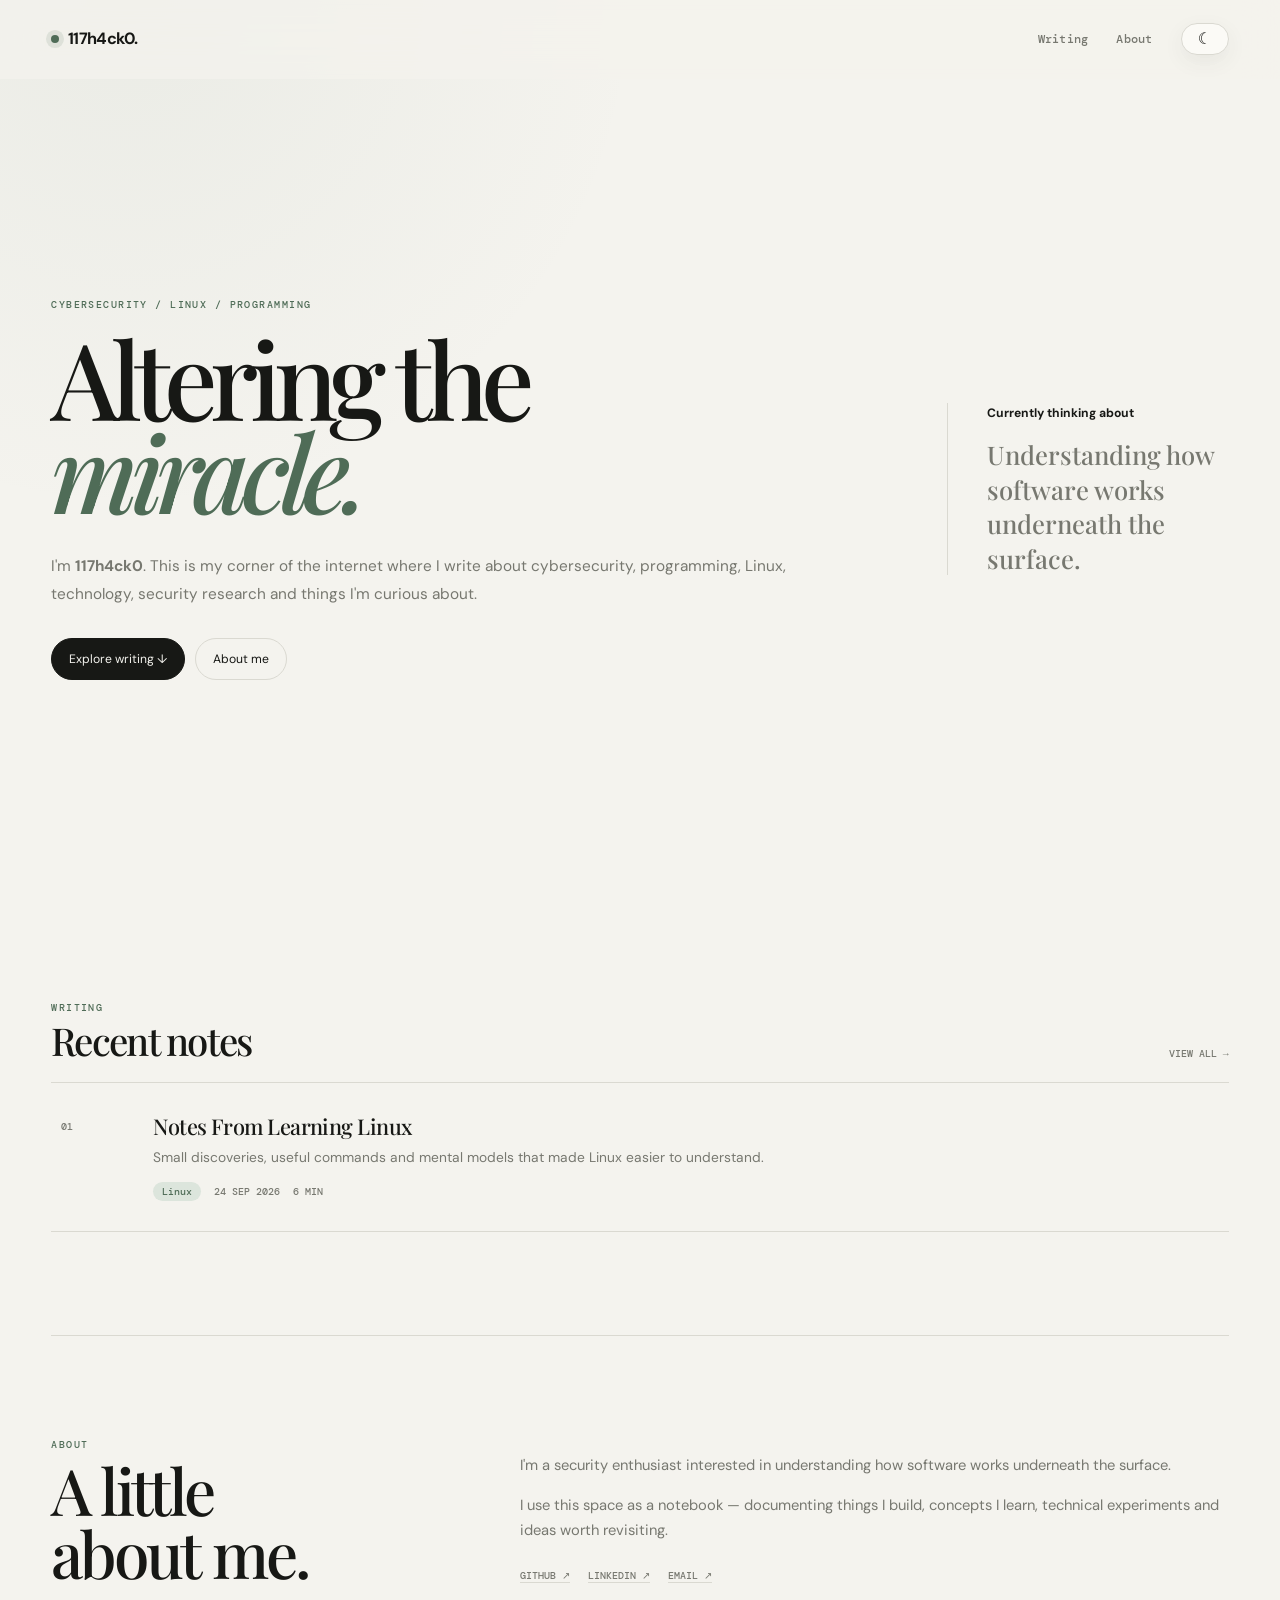
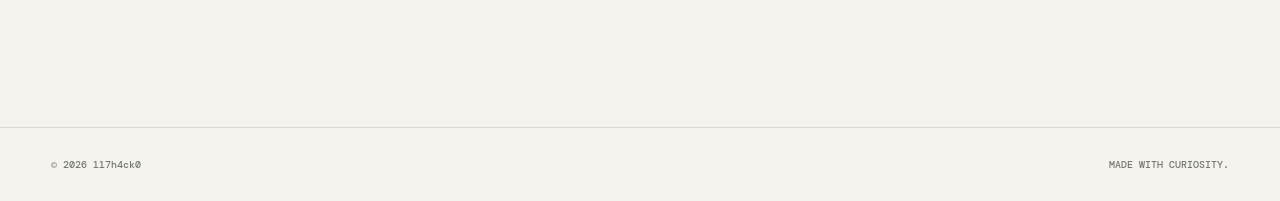
==== index.html @ e3b4b091 "nothing" ====
<!doctype html>
<html lang="en">
  <head>
    <meta charset="utf-8" />
    <meta name="viewport" content="width=device-width, initial-scale=1" />
    <meta
      name="description"
      content="LitHack — cybersecurity, Linux, programming and security research notes."
    />
    <title>LitHack — Cybersecurity Notes</title>
    <link rel="preconnect" href="https://fonts.googleapis.com" />
    <link rel="preconnect" href="https://fonts.gstatic.com" crossorigin />
    <link
      href="https://fonts.googleapis.com/css2?family=DM+Mono:wght@400;500&family=DM+Sans:wght@400;500;600;700&family=Playfair+Display:ital,wght@0,500;0,600;1,500;1,600&display=swap"
      rel="stylesheet"
    />
    <link rel="stylesheet" href="assets/css/style.css" />
    <link rel="icon" href="favicon.svg" type="image/svg+xml" />
  </head>

  <body>
    <div class="progress" id="progress"></div>

    <header id="header">
      <div class="wrap">
        <nav>
          <a class="logo" href="index.html"
            ><span class="dot"></span>117h4ck0.</a
          >
          <div class="links">
            <a href="blogs/index.html">Writing</a>
            <a href="#about">About</a>
            <button
              class="theme"
              id="theme"
              aria-label="Switch to dark mode"
              title="Switch to dark mode"
            >
              <span class="theme-icon moon">☾</span>
              <span class="theme-icon sun">☼</span>
            </button>
          </div>
        </nav>
      </div>
    </header>

    <main>
      <div class="wrap">
        <section class="hero">
          <div>
            <div class="kicker">Cybersecurity / Linux / Programming</div>
            <h1>Altering the<br /><em>miracle.</em></h1>
            <p>
              I'm <strong>117h4ck0</strong>. This is my corner of the internet
              where I write about cybersecurity, programming, Linux, technology,
              security research and things I'm curious about.
            </p>

            <div class="pills">
              <a class="pill primary" href="blogs/index.html"
                >Explore writing ↓</a
              >
              <a class="pill" href="#about">About me</a>
            </div>
          </div>

          <aside class="note">
            <strong>Currently thinking about</strong>
            <p>Understanding how software works underneath the surface.</p>
          </aside>
        </section>

        <section id="writing">
          <div class="head">
            <div>
              <div class="label">Writing</div>
              <h2 class="title">Recent notes</h2>
            </div>
            <a class="count link-count" href="blogs/index.html">VIEW ALL →</a>
          </div>

          <div class="post-list">
            <article class="post">
              <span class="num">01</span>
              <div>
                <h3>
                  <a href="blogs/linux-notes.html">Notes From Learning Linux</a>
                </h3>
                <p class="desc">
                  Small discoveries, useful commands and mental models that made
                  Linux easier to understand.
                </p>
                <div class="meta">
                  <span class="tag">Linux</span><span>24 SEP 2026</span
                  ><span>6 MIN</span>
                </div>
              </div>
            </article>
          </div>
        </section>

        <section class="about" id="about">
          <div>
            <div class="label">About</div>
            <h2>A little<br />about me.</h2>
          </div>

          <div>
            <p>
              I'm a security enthusiast interested in understanding how software
              works underneath the surface.
            </p>
            <p>
              I use this space as a notebook — documenting things I build,
              concepts I learn, technical experiments and ideas worth
              revisiting.
            </p>

            <div class="socials">
              <a
                href="https://github.com/lithack0"
                target="_blank"
                rel="noopener"
                >GITHUB ↗</a
              >
              <a
                href="https://www.linkedin.com/in/vikas-verma-64153920b/"
                target="_blank"
                rel="noopener"
                >LINKEDIN ↗</a
              >
              <a href="mailto:lithack0@gmail.com">EMAIL ↗</a>
            </div>
          </div>
        </section>
      </div>
    </main>

    <footer>
      <div class="wrap foot">
        <span>© 2026 117h4ck0</span>
        <span>MADE WITH CURIOSITY.</span>
      </div>
    </footer>

    <script src="assets/js/main.js"></script>
  </body>
</html>
---- assets/css/style.css ----
:root{
  --bg:#f4f3ee;
  --paper:#fbfaf6;
  --paper-2:#f0efe9;
  --ink:#171815;
  --muted:#777870;
  --line:#dad9d1;
  --soft:#e7e6de;
  --accent:#4f6c57;
  --accent-2:#89a18f;
  --accent-soft:#dce5dc;
  --shadow:0 24px 70px rgba(20,24,20,.07);
  --sans:"DM Sans",system-ui,-apple-system,BlinkMacSystemFont,"Segoe UI",sans-serif;
  --serif:"Playfair Display",Georgia,serif;
  --mono:"DM Mono","SFMono-Regular",Consolas,monospace;
  --max:1500px;
  --gutter:clamp(18px,4vw,64px);
}

*{box-sizing:border-box}
html{scroll-behavior:smooth;scroll-padding-top:90px}
body{
  margin:0;
  min-width:320px;
  background:
    radial-gradient(circle at 10% 0%,rgba(125,151,133,.08),transparent 32rem),
    var(--bg);
  color:var(--ink);
  font-family:var(--sans);
  line-height:1.7;
  -webkit-font-smoothing:antialiased;
  text-rendering:optimizeLegibility;
}
body.dark{
  --bg:#0e100f;
  --paper:#151815;
  --paper-2:#1a1d1a;
  --ink:#eff1ec;
  --muted:#9a9e97;
  --line:#2e332f;
  --soft:#222722;
  --accent:#abc5b0;
  --accent-2:#789680;
  --accent-soft:#1e2b22;
  --shadow:0 24px 80px rgba(0,0,0,.28);
}
body.no-scroll{overflow:hidden}
a{color:inherit;text-decoration:none}
button,input{font:inherit}
button{color:inherit}
img{display:block;max-width:100%}
::selection{background:var(--accent);color:var(--bg)}

.wrap{
  width:min(calc(100% - (var(--gutter) * 2)),var(--max));
  margin-inline:auto;
}
.narrow{width:min(100%,900px);margin-inline:auto}

.progress{
  position:fixed;
  inset:0 auto auto 0;
  z-index:1000;
  width:0;
  height:3px;
  background:var(--accent);
  box-shadow:0 0 12px color-mix(in srgb,var(--accent) 55%,transparent);
}

header{
  position:relative;
  z-index:100;
  border-bottom:1px solid transparent;
  background:color-mix(in srgb,var(--bg) 78%,transparent);
  backdrop-filter:blur(20px) saturate(130%);
  -webkit-backdrop-filter:blur(20px) saturate(130%);
  transition:border-color .25s,background .25s;
}
header.scrolled{border-color:var(--line)}

nav{
  min-height:78px;
  display:flex;
  align-items:center;
  justify-content:space-between;
  gap:24px;
}
.logo{
  display:inline-flex;
  align-items:center;
  font-weight:700;
  letter-spacing:-.045em;
  font-size:1.02rem;
}
.dot{
  width:8px;
  height:8px;
  border-radius:50%;
  background:var(--accent);
  margin-right:9px;
  box-shadow:0 0 0 5px color-mix(in srgb,var(--accent) 12%,transparent);
}
.links{
  display:flex;
  align-items:center;
  gap:clamp(14px,2.2vw,30px);
}
.links>a{
  position:relative;
  color:var(--muted);
  font:500 .72rem var(--mono);
  letter-spacing:.02em;
}
.links>a::after{
  content:"";
  position:absolute;
  left:0;
  right:100%;
  bottom:-6px;
  height:1px;
  background:var(--accent);
  transition:right .2s ease;
}
.links>a:hover{color:var(--ink)}
.links>a:hover::after{right:0}

.theme{
  width:48px;
  height:32px;
  display:inline-flex;
  align-items:center;
  justify-content:center;
  padding:0;
  border:1px solid var(--line);
  border-radius:999px;
  background:var(--paper);
  cursor:pointer;
  box-shadow:0 7px 22px rgba(0,0,0,.06);
  transition:transform .2s,border-color .2s,background .2s;
}
.theme:hover{transform:translateY(-1px);border-color:var(--accent)}
.theme:active{transform:scale(.96)}
.theme-icon{font-size:16px;line-height:1}
.theme .sun{display:none}
body.dark .theme .moon{display:none}
body.dark .theme .sun{display:block}

.hero{
  min-height:min(820px,calc(100vh - 78px));
  display:grid;
  grid-template-columns:minmax(0,1.55fr) minmax(280px,.55fr);
  align-items:center;
  gap:clamp(60px,8vw,150px);
  padding-block:clamp(70px,9vh,130px);
}
.kicker,.label{
  font:500 .64rem var(--mono);
  letter-spacing:.14em;
  text-transform:uppercase;
  color:var(--accent);
}
.hero h1{
  max-width:1000px;
  margin:20px 0 0;
  font:500 clamp(4rem,8.3vw,8.7rem)/.88 var(--serif);
  letter-spacing:-.075em;
}
.hero h1 em{color:var(--accent);font-style:italic}
.hero p{
  max-width:780px;
  margin:34px 0 0;
  color:var(--muted);
  font-size:clamp(.94rem,1.2vw,1.06rem);
  line-height:1.85;
}
.pills{
  display:flex;
  flex-wrap:wrap;
  gap:10px;
  margin-top:30px;
}
.pill{
  display:inline-flex;
  align-items:center;
  justify-content:center;
  min-height:42px;
  padding:9px 17px;
  border:1px solid var(--line);
  border-radius:999px;
  background:transparent;
  font-size:.76rem;
  transition:transform .2s,border-color .2s,background .2s;
}
.pill:hover{transform:translateY(-2px);border-color:var(--ink)}
.pill.primary{background:var(--ink);color:var(--bg);border-color:var(--ink)}

.note{
  border-left:1px solid var(--line);
  padding-left:clamp(24px,3vw,42px);
}
.note strong{
  display:block;
  margin-bottom:14px;
  color:var(--ink);
  font-size:.76rem;
}
.note p{
  margin:0;
  color:var(--muted);
  font:500 clamp(1.25rem,2vw,1.65rem)/1.35 var(--serif);
}

section{padding-block:clamp(70px,8vw,120px)}
.head{
  display:flex;
  align-items:flex-end;
  justify-content:space-between;
  gap:30px;
  padding-bottom:22px;
  border-bottom:1px solid var(--line);
}
.title{
  margin:7px 0 0;
  font:500 clamp(2rem,3vw,2.65rem)/1 var(--serif);
  letter-spacing:-.045em;
}
.count{
  color:var(--muted);
  font:500 .62rem var(--mono);
  white-space:nowrap;
}
.link-count:hover{color:var(--ink)}

.post{
  display:grid;
  grid-template-columns:70px minmax(0,1fr) 35px;
  gap:22px;
  align-items:start;
  position:relative;
  padding:30px 10px;
  border-bottom:1px solid var(--line);
  transition:background .2s,padding .2s,transform .2s;
}
.post:hover{
  padding-inline:22px;
  background:color-mix(in srgb,var(--soft) 72%,transparent);
}
.num,.meta{
  color:var(--muted);
  font:500 .62rem var(--mono);
}
.num{padding-top:7px}
.post h3{
  margin:0 0 7px;
  font:500 clamp(1.25rem,1.7vw,1.6rem)/1.2 var(--serif);
  letter-spacing:-.025em;
}
.post h3 a:hover{color:var(--accent)}
.desc{
  max-width:1000px;
  margin:0;
  color:var(--muted);
  font-size:.86rem;
}
.meta{
  display:flex;
  align-items:center;
  flex-wrap:wrap;
  gap:9px 13px;
  margin-top:13px;
}
.tag{
  padding:3px 9px;
  border-radius:99px;
  color:var(--accent);
  background:var(--accent-soft);
}
.arrow{
  color:var(--muted);
  font-size:1.05rem;
  transition:transform .2s,color .2s;
}
.post:hover .arrow{transform:translate(4px,-4px);color:var(--ink)}

.feature{
  margin-top:clamp(55px,7vw,90px);
  display:grid;
  grid-template-columns:minmax(0,1.05fr) minmax(0,.95fr);
  gap:clamp(35px,6vw,90px);
  padding:clamp(24px,4vw,60px);
  border:1px solid var(--line);
  border-radius:18px;
  background:var(--paper);
  box-shadow:var(--shadow);
}
.visual{
  min-height:clamp(260px,35vw,440px);
  display:grid;
  place-items:center;
  overflow:hidden;
  border-radius:10px;
  background:
    radial-gradient(circle at 25% 30%,#879f8c 0 2px,transparent 3px),
    radial-gradient(circle at 75% 65%,#879f8c 0 1px,transparent 2px),
    linear-gradient(135deg,var(--accent-soft),var(--soft));
  background-size:55px 55px,40px 40px,100% 100%;
}
.visual span{
  color:var(--accent);
  font:italic clamp(4rem,8vw,7rem) var(--serif);
  transform:rotate(-7deg);
}
.feature h2{
  max-width:650px;
  margin:12px 0 18px;
  font:500 clamp(2rem,4vw,3.2rem)/1.02 var(--serif);
  letter-spacing:-.055em;
}
.feature p,.about p{
  color:var(--muted);
  font-size:.92rem;
}

.about{
  display:grid;
  grid-template-columns:minmax(240px,.65fr) minmax(0,1.35fr);
  gap:clamp(50px,10vw,160px);
  border-top:1px solid var(--line);
  padding-top:clamp(70px,8vw,110px);
}
.about h2{
  margin:8px 0 0;
  font:500 clamp(2.5rem,5vw,4rem)/.98 var(--serif);
  letter-spacing:-.05em;
}
.socials{
  display:flex;
  flex-wrap:wrap;
  gap:18px;
  margin-top:26px;
}
.socials a{
  color:var(--muted);
  border-bottom:1px solid var(--line);
  font:500 .63rem var(--mono);
}
.socials a:hover{color:var(--ink);border-color:var(--ink)}

footer{
  margin-top:40px;
  border-top:1px solid var(--line);
  padding-block:30px;
}
.foot{
  display:flex;
  justify-content:space-between;
  gap:20px;
  color:var(--muted);
  font:500 .61rem var(--mono);
}
.foot a:hover{color:var(--ink)}

.listing-hero{
  min-height:min(620px,calc(100vh - 78px));
}
.listing-hero p{max-width:700px}

@media(max-width:1050px){
  .hero{
    grid-template-columns:1fr;
    min-height:auto;
    gap:55px;
  }
  .note{
    max-width:650px;
  }
  .feature{
    grid-template-columns:1fr;
  }
  .visual{min-height:320px}
  .about{gap:60px}
}

@media(max-width:760px){
  :root{--gutter:15px}
  nav{min-height:70px}
  .links{gap:12px}
  .links>a{font-size:.65rem}
  .links>a:nth-child(2){display:none}
  .theme{width:46px;height:31px}

  .hero{
    min-height:calc(100svh - 70px);
    padding-block:60px 70px;
    gap:50px;
  }
  .hero h1{font-size:clamp(3.3rem,17vw,5.3rem)}
  .hero p{margin-top:25px;font-size:.91rem;line-height:1.75}
  .note{
    padding:24px 0 0;
    border-left:0;
    border-top:1px solid var(--line);
  }

  section{padding-block:62px}
  .head{align-items:flex-end}
  .count{font-size:.56rem}

  .post{
    grid-template-columns:27px minmax(0,1fr) 15px;
    gap:9px;
    padding:24px 0;
  }
  .post:hover{padding-inline:7px}
  .post h3{font-size:1.18rem}
  .desc{font-size:.8rem}
  .meta{font-size:.55rem;gap:7px 9px}

  .feature{
    padding:18px;
    border-radius:14px;
  }
  .visual{min-height:230px}
  .feature h2{font-size:2rem}

  .about{
    grid-template-columns:1fr;
    gap:28px;
  }
  .foot{flex-direction:column}
}

@media(max-width:430px){
  .hero h1{font-size:3.2rem}
  .pills{flex-direction:column;align-items:stretch}
  .pill{width:100%}
  .visual{min-height:200px}
}
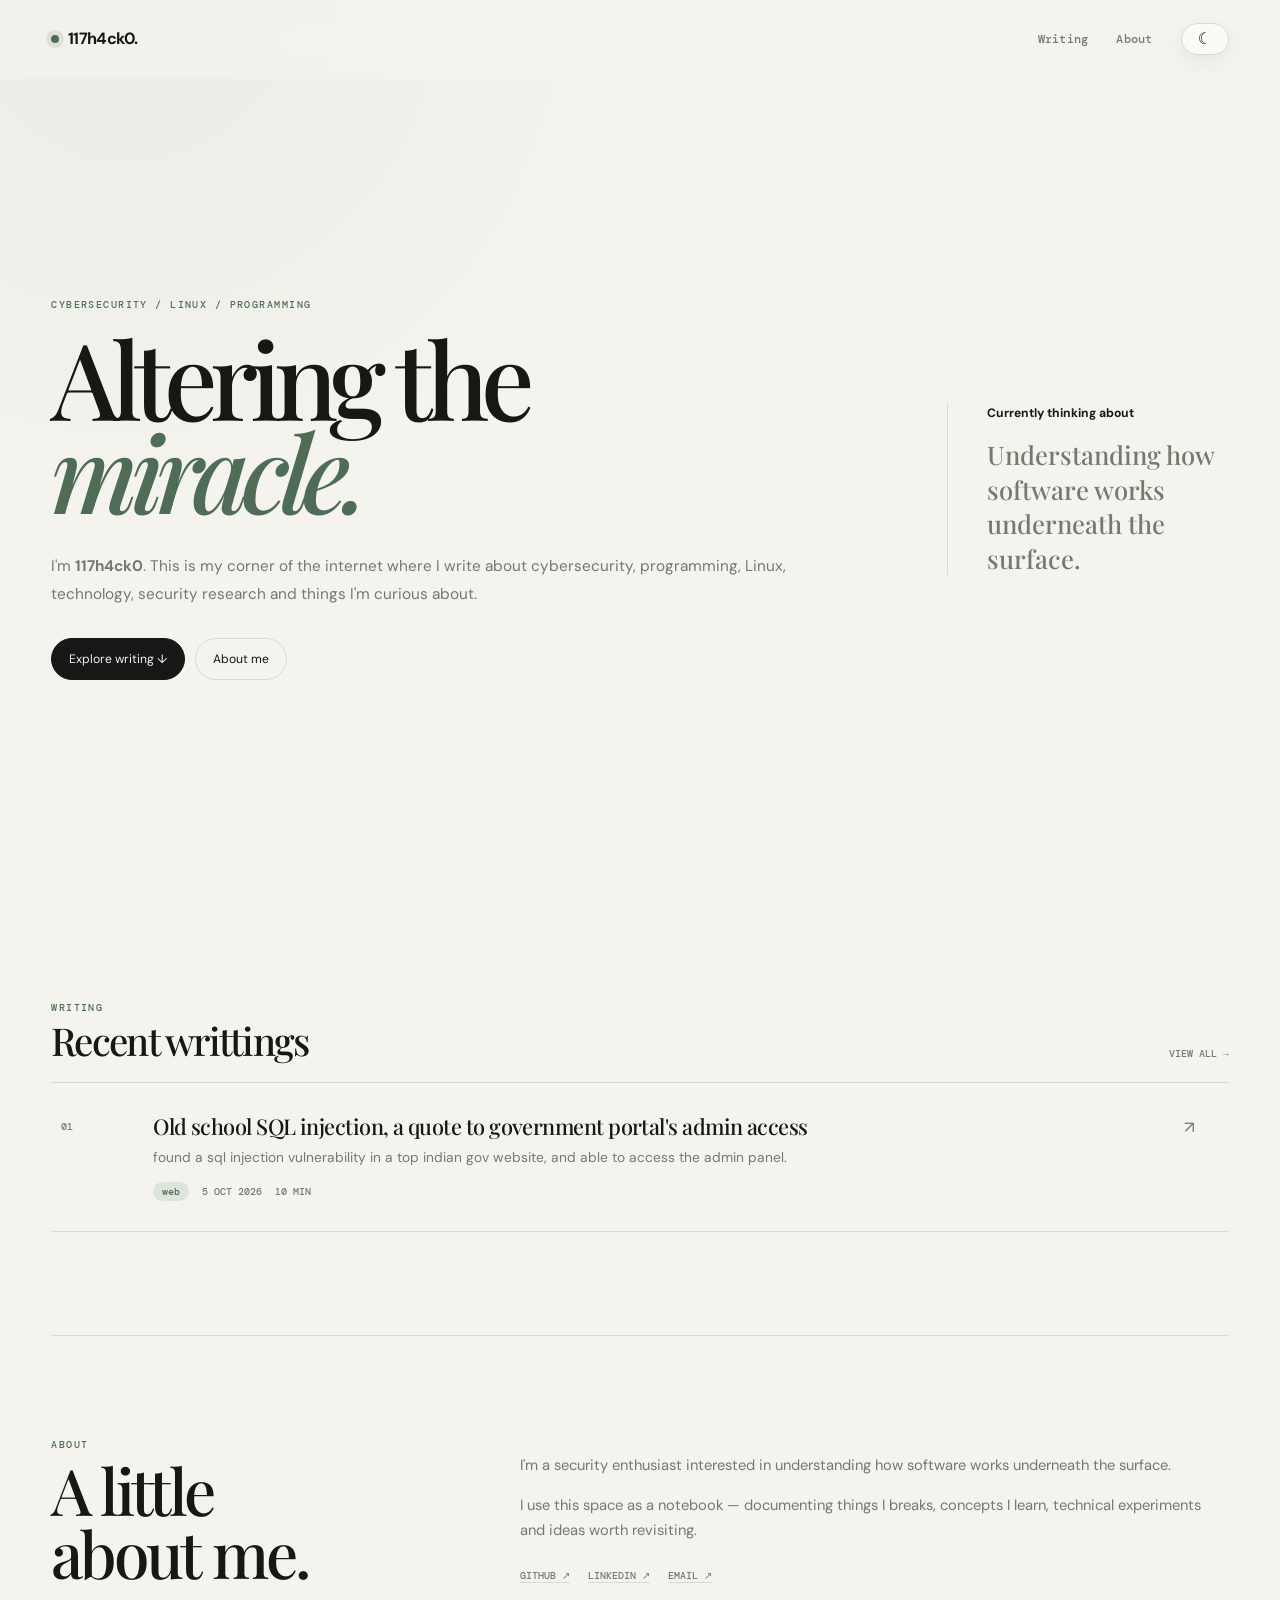
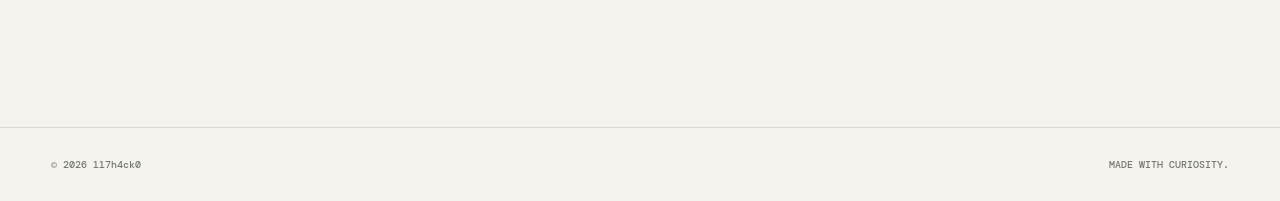
==== commit 6d30c4e7: "first_blog" ====
--- a/index.html
+++ b/index.html
@@ -74,7 +74,7 @@
           <div class="head">
             <div>
               <div class="label">Writing</div>
-              <h2 class="title">Recent notes</h2>
+              <h2 class="title">Recent writtings</h2>
             </div>
             <a class="count link-count" href="blogs/index.html">VIEW ALL →</a>
           </div>
@@ -84,17 +84,21 @@
               <span class="num">01</span>
               <div>
                 <h3>
-                  <a href="blogs/linux-notes.html">Notes From Learning Linux</a>
+                  <a href="blogs/sql_gov.html"
+                    >Old school SQL injection, a quote to government portal's
+                    admin access</a
+                  >
                 </h3>
                 <p class="desc">
-                  Small discoveries, useful commands and mental models that made
-                  Linux easier to understand.
+                  found a sql injection vulnerability in a top indian gov
+                  website, and able to access the admin panel.
                 </p>
                 <div class="meta">
-                  <span class="tag">Linux</span><span>24 SEP 2026</span
-                  ><span>6 MIN</span>
+                  <span class="tag">web</span><span>5 OCT 2026</span
+                  ><span>10 MIN</span>
                 </div>
               </div>
+              <span class="arrow">↗</span>
             </article>
           </div>
         </section>
@@ -111,7 +115,7 @@
               works underneath the surface.
             </p>
             <p>
-              I use this space as a notebook — documenting things I build,
+              I use this space as a notebook — documenting things I breaks,
               concepts I learn, technical experiments and ideas worth
               revisiting.
             </p>
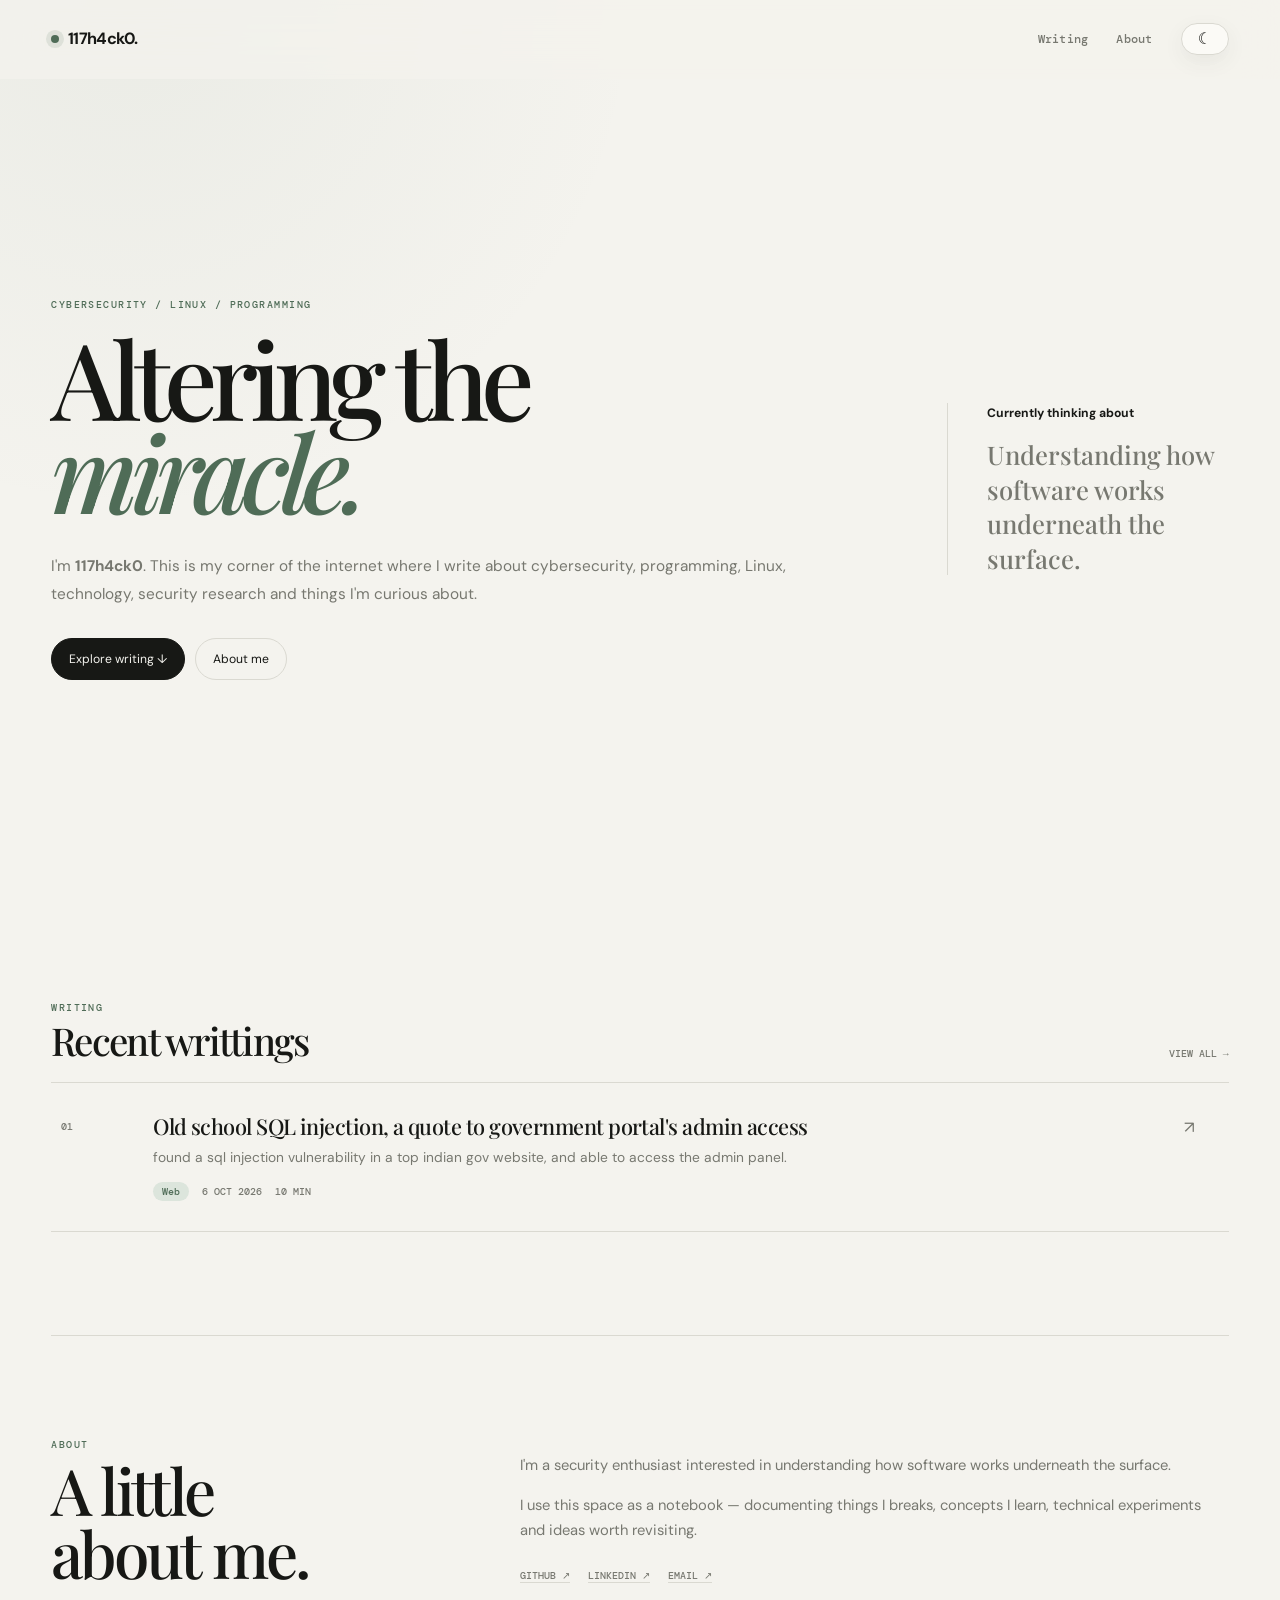
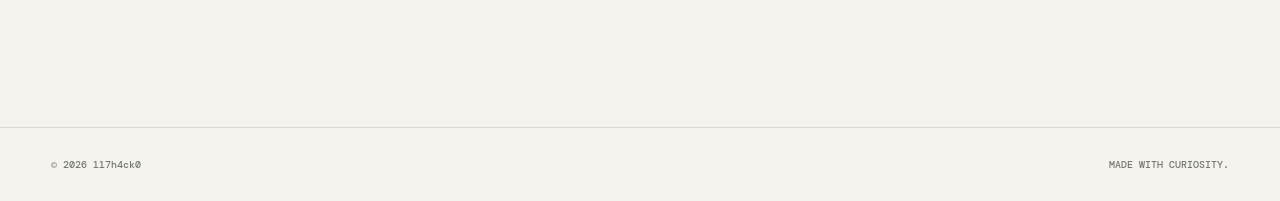
==== commit 2904f597: "first_blog_1" ====
--- a/index.html
+++ b/index.html
@@ -94,7 +94,7 @@
                   website, and able to access the admin panel.
                 </p>
                 <div class="meta">
-                  <span class="tag">web</span><span>5 OCT 2026</span
+                  <span class="tag">Web</span><span>6 OCT 2026</span
                   ><span>10 MIN</span>
                 </div>
               </div>
--- a/assets/css/style.css
+++ b/assets/css/style.css
@@ -436,3 +436,4 @@
   .pill{width:100%}
   .visual{min-height:200px}
 }
+
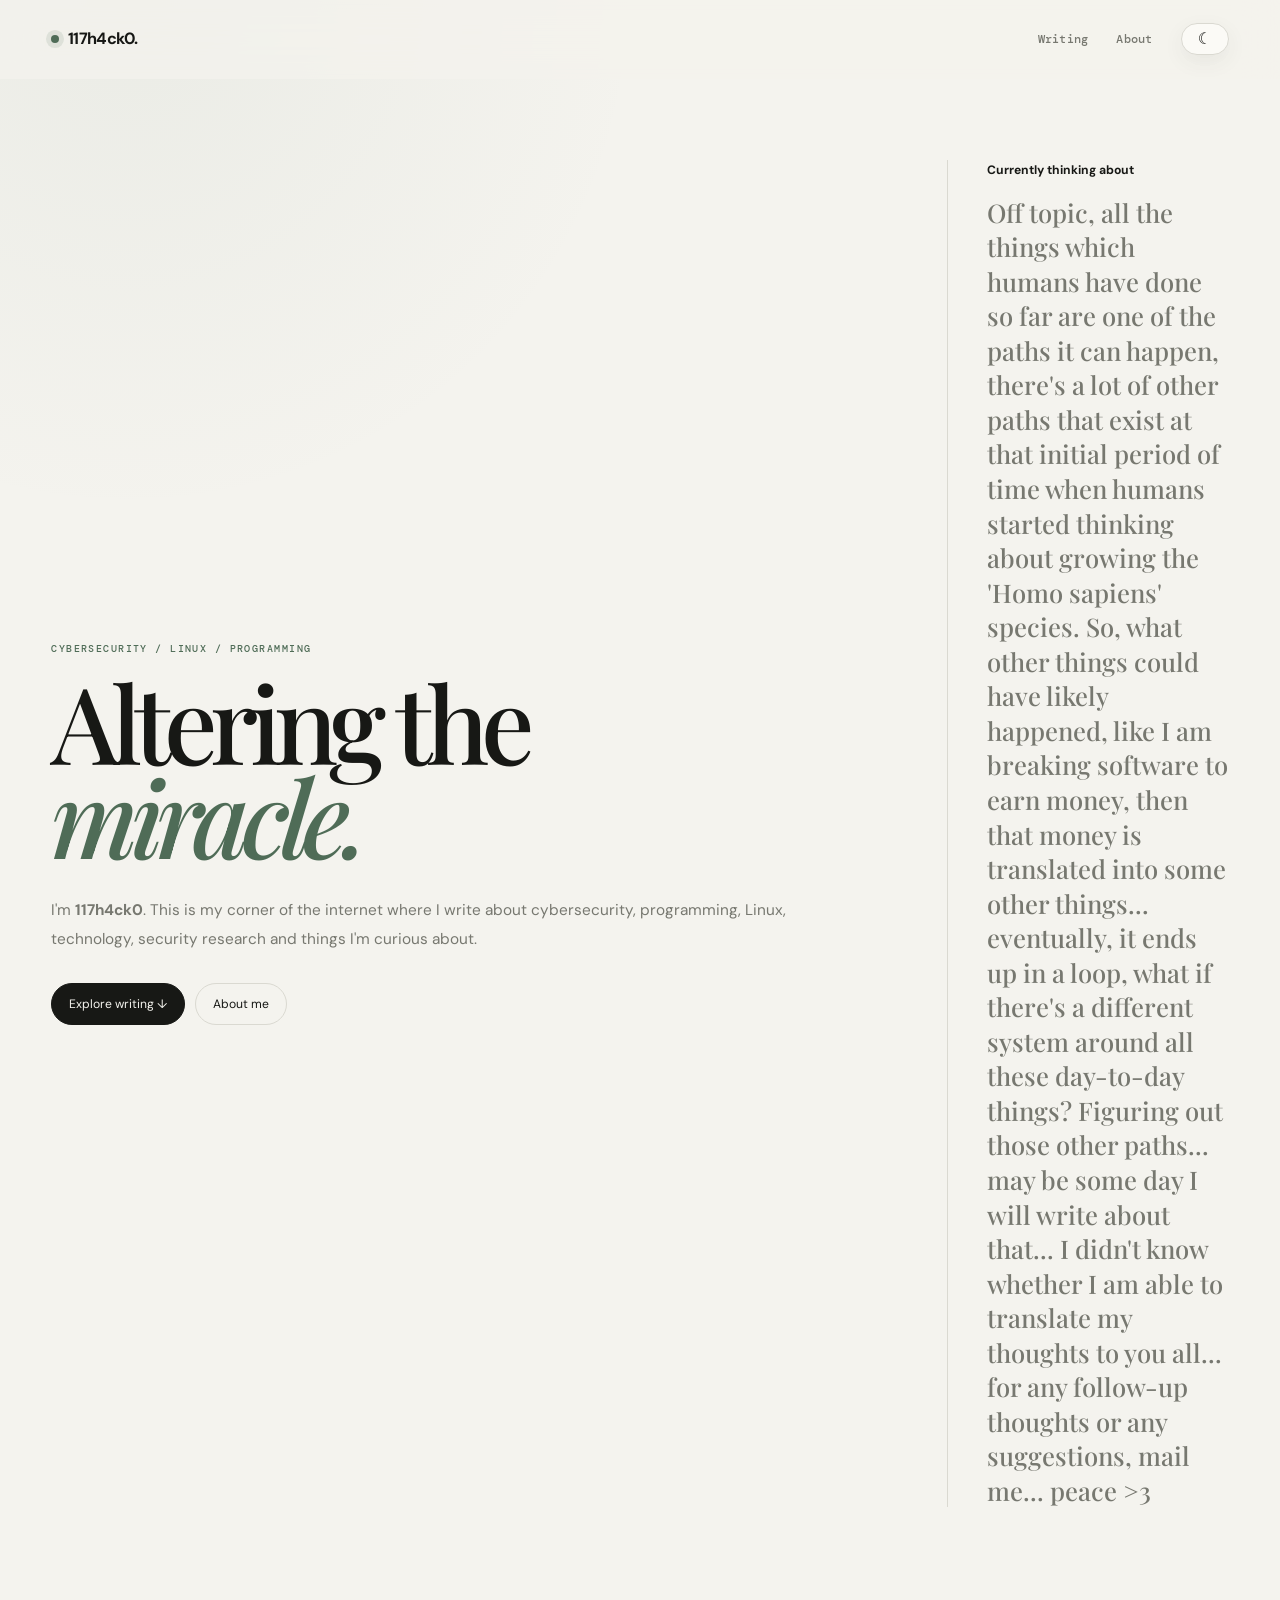
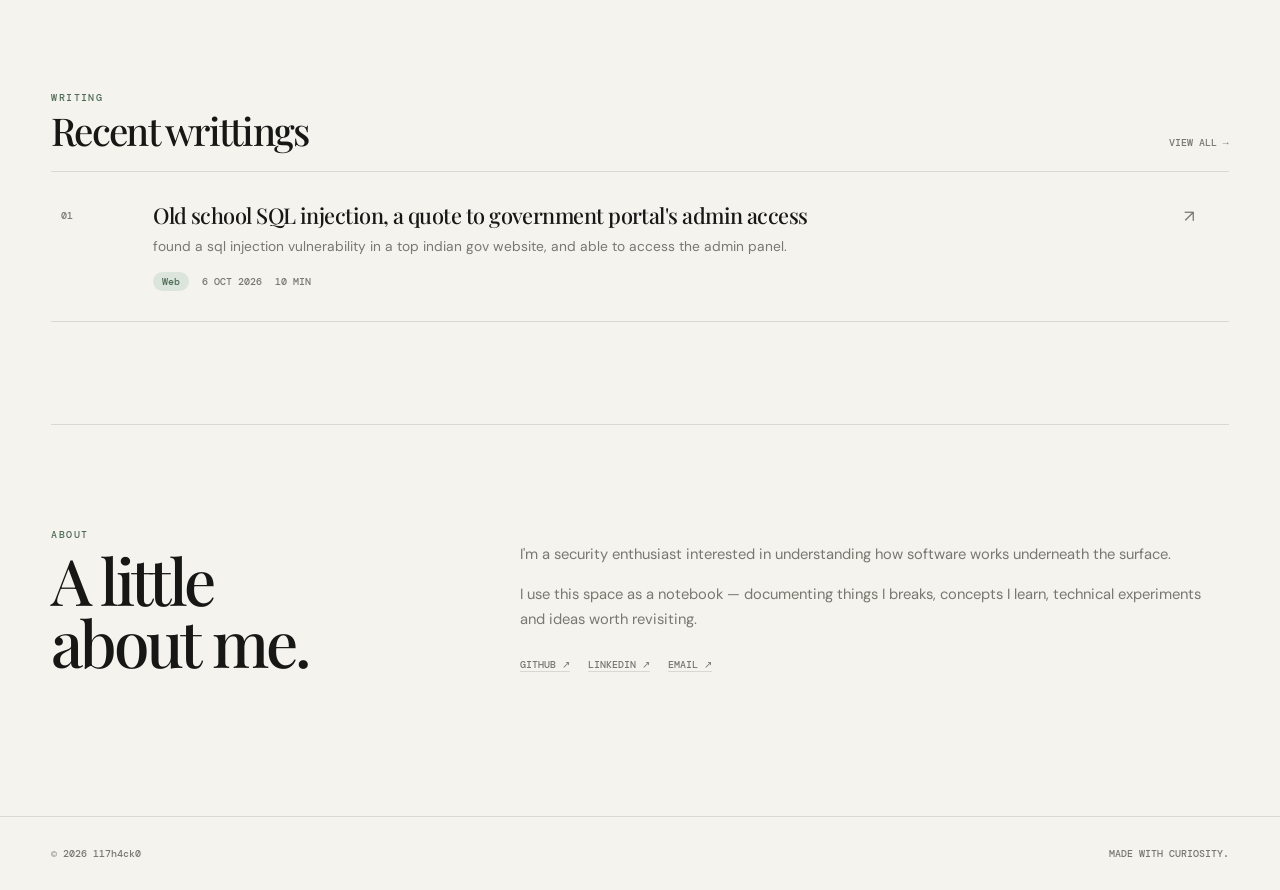
==== commit 4f07375c: "first_blog_1" ====
--- a/index.html
+++ b/index.html
@@ -66,7 +66,19 @@
 
           <aside class="note">
             <strong>Currently thinking about</strong>
-            <p>Understanding how software works underneath the surface.</p>
+            <p>
+              Off topic, all the things which humans have done so far are one of
+              the paths it can happen, there's a lot of other paths that exist
+              at that initial period of time when humans started thinking about
+              growing the 'Homo sapiens' species. So, what other things could
+              have likely happened, like I am breaking software to earn money,
+              then that money is translated into some other things...
+              eventually, it ends up in a loop, what if there's a different
+              system around all these day-to-day things? Figuring out those
+              other paths... may be some day I will write about that... I didn't
+              know whether I am able to translate my thoughts to you all... for
+              any follow-up thoughts or any suggestions, mail me... peace >3
+            </p>
           </aside>
         </section>
 
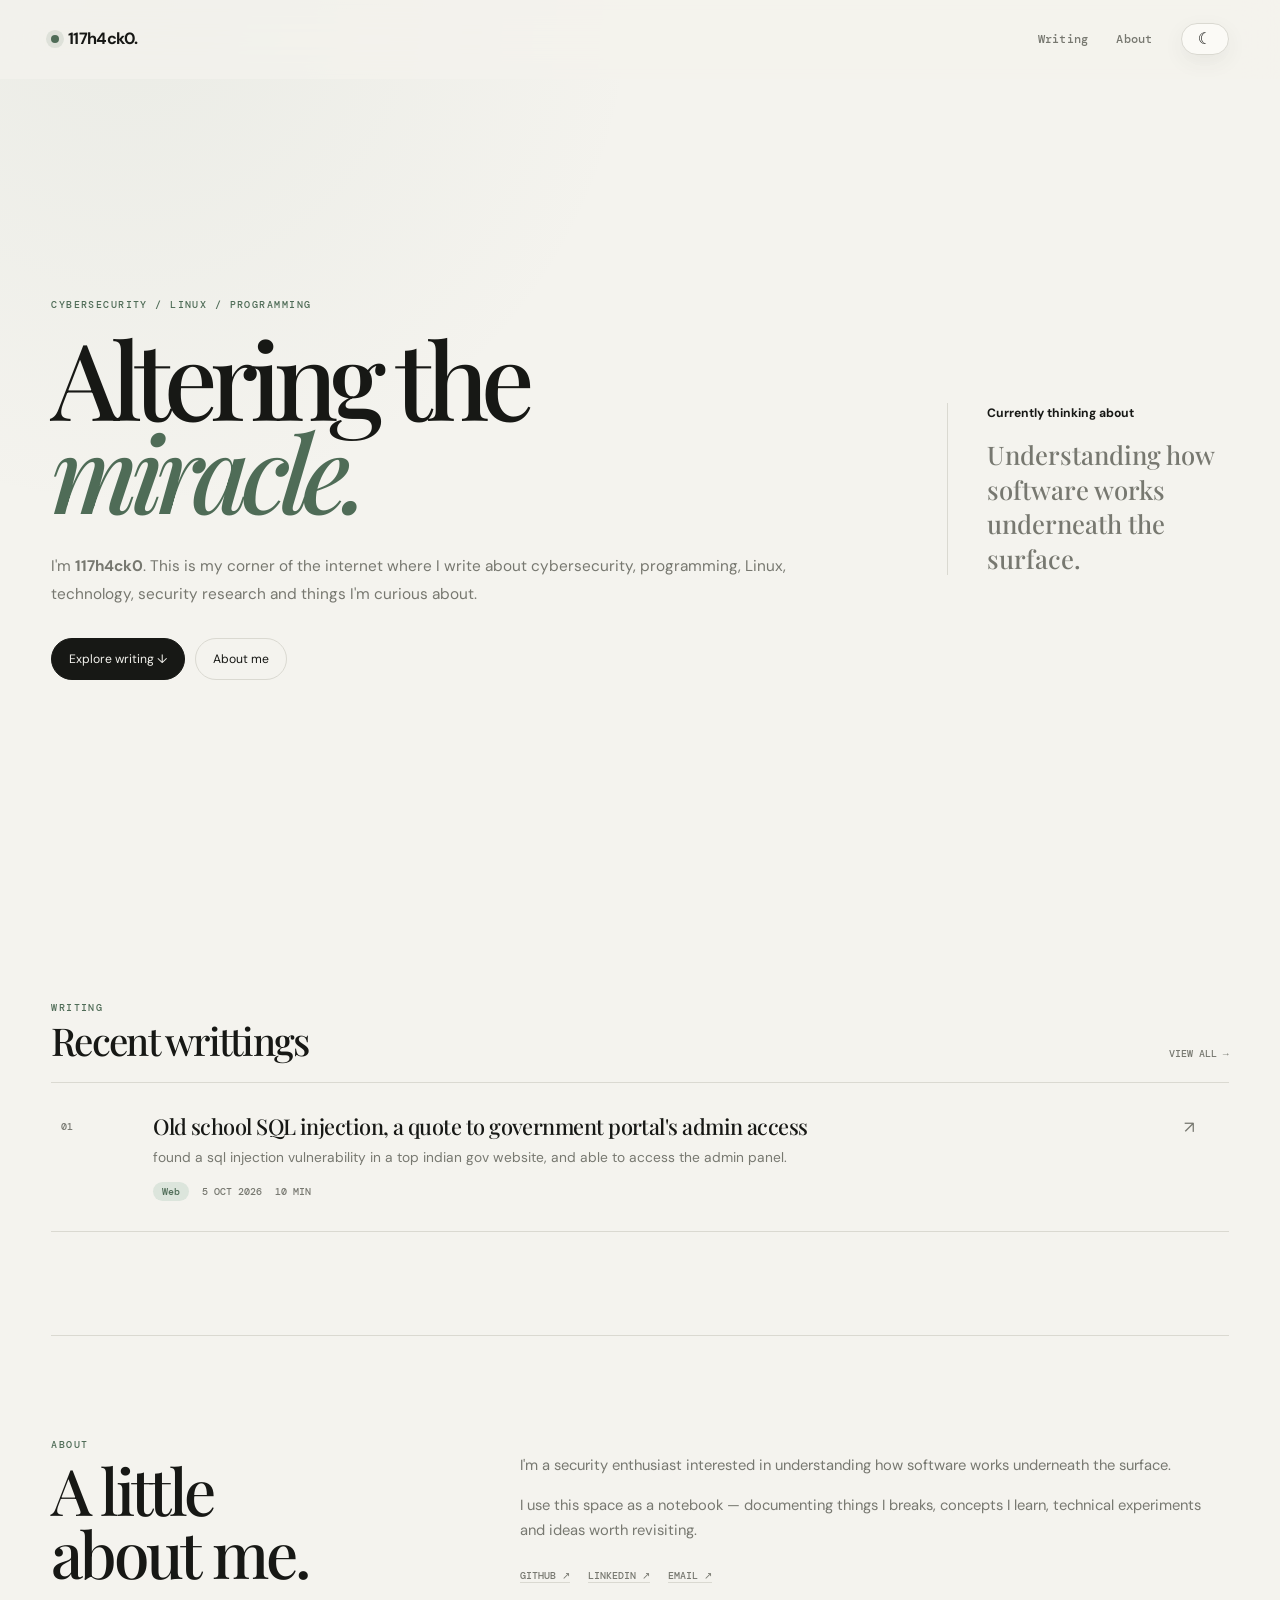
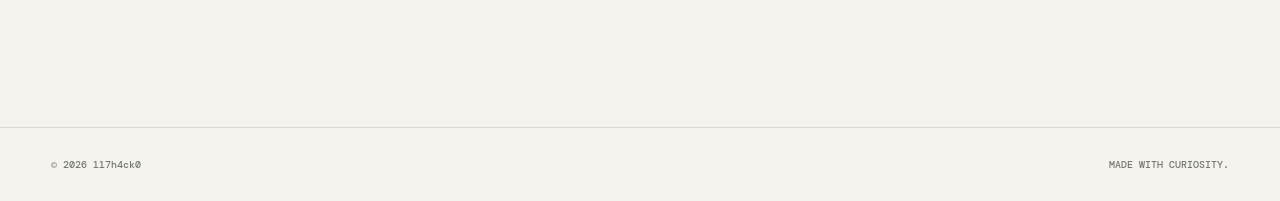
==== commit a47a9513: "first_blog_1" ====
--- a/index.html
+++ b/index.html
@@ -66,19 +66,7 @@
 
           <aside class="note">
             <strong>Currently thinking about</strong>
-            <p>
-              Off topic, all the things which humans have done so far are one of
-              the paths it can happen, there's a lot of other paths that exist
-              at that initial period of time when humans started thinking about
-              growing the 'Homo sapiens' species. So, what other things could
-              have likely happened, like I am breaking software to earn money,
-              then that money is translated into some other things...
-              eventually, it ends up in a loop, what if there's a different
-              system around all these day-to-day things? Figuring out those
-              other paths... may be some day I will write about that... I didn't
-              know whether I am able to translate my thoughts to you all... for
-              any follow-up thoughts or any suggestions, mail me... peace >3
-            </p>
+            <p>Understanding how software works underneath the surface.</p>
           </aside>
         </section>
 
@@ -106,7 +94,7 @@
                   website, and able to access the admin panel.
                 </p>
                 <div class="meta">
-                  <span class="tag">Web</span><span>6 OCT 2026</span
+                  <span class="tag">Web</span><span>5 OCT 2026</span
                   ><span>10 MIN</span>
                 </div>
               </div>
--- a/assets/css/style.css
+++ b/assets/css/style.css
@@ -1,439 +1,588 @@
-:root{
-  --bg:#f4f3ee;
-  --paper:#fbfaf6;
-  --paper-2:#f0efe9;
-  --ink:#171815;
-  --muted:#777870;
-  --line:#dad9d1;
-  --soft:#e7e6de;
-  --accent:#4f6c57;
-  --accent-2:#89a18f;
-  --accent-soft:#dce5dc;
-  --shadow:0 24px 70px rgba(20,24,20,.07);
-  --sans:"DM Sans",system-ui,-apple-system,BlinkMacSystemFont,"Segoe UI",sans-serif;
-  --serif:"Playfair Display",Georgia,serif;
-  --mono:"DM Mono","SFMono-Regular",Consolas,monospace;
-  --max:1500px;
-  --gutter:clamp(18px,4vw,64px);
-}
-
-*{box-sizing:border-box}
-html{scroll-behavior:smooth;scroll-padding-top:90px}
-body{
-  margin:0;
-  min-width:320px;
+:root {
+  --bg: #f4f3ee;
+  --paper: #fbfaf6;
+  --paper-2: #f0efe9;
+  --ink: #171815;
+  --muted: #777870;
+  --line: #dad9d1;
+  --soft: #e7e6de;
+  --accent: #4f6c57;
+  --accent-2: #89a18f;
+  --accent-soft: #dce5dc;
+  --shadow: 0 24px 70px rgba(20, 24, 20, 0.07);
+  --sans:
+    "DM Sans", system-ui, -apple-system, BlinkMacSystemFont, "Segoe UI",
+    sans-serif;
+  --serif: "Playfair Display", Georgia, serif;
+  --mono: "DM Mono", "SFMono-Regular", Consolas, monospace;
+  --max: 1500px;
+  --gutter: clamp(18px, 4vw, 64px);
+}
+
+* {
+  box-sizing: border-box;
+}
+html {
+  scroll-behavior: smooth;
+  scroll-padding-top: 90px;
+}
+body {
+  margin: 0;
+  min-width: 320px;
   background:
-    radial-gradient(circle at 10% 0%,rgba(125,151,133,.08),transparent 32rem),
+    radial-gradient(
+      circle at 10% 0%,
+      rgba(125, 151, 133, 0.08),
+      transparent 32rem
+    ),
     var(--bg);
-  color:var(--ink);
-  font-family:var(--sans);
-  line-height:1.7;
-  -webkit-font-smoothing:antialiased;
-  text-rendering:optimizeLegibility;
-}
-body.dark{
-  --bg:#0e100f;
-  --paper:#151815;
-  --paper-2:#1a1d1a;
-  --ink:#eff1ec;
-  --muted:#9a9e97;
-  --line:#2e332f;
-  --soft:#222722;
-  --accent:#abc5b0;
-  --accent-2:#789680;
-  --accent-soft:#1e2b22;
-  --shadow:0 24px 80px rgba(0,0,0,.28);
-}
-body.no-scroll{overflow:hidden}
-a{color:inherit;text-decoration:none}
-button,input{font:inherit}
-button{color:inherit}
-img{display:block;max-width:100%}
-::selection{background:var(--accent);color:var(--bg)}
-
-.wrap{
-  width:min(calc(100% - (var(--gutter) * 2)),var(--max));
-  margin-inline:auto;
-}
-.narrow{width:min(100%,900px);margin-inline:auto}
-
-.progress{
-  position:fixed;
-  inset:0 auto auto 0;
-  z-index:1000;
-  width:0;
-  height:3px;
-  background:var(--accent);
-  box-shadow:0 0 12px color-mix(in srgb,var(--accent) 55%,transparent);
-}
-
-header{
-  position:relative;
-  z-index:100;
-  border-bottom:1px solid transparent;
-  background:color-mix(in srgb,var(--bg) 78%,transparent);
-  backdrop-filter:blur(20px) saturate(130%);
-  -webkit-backdrop-filter:blur(20px) saturate(130%);
-  transition:border-color .25s,background .25s;
-}
-header.scrolled{border-color:var(--line)}
-
-nav{
-  min-height:78px;
-  display:flex;
-  align-items:center;
-  justify-content:space-between;
-  gap:24px;
-}
-.logo{
-  display:inline-flex;
-  align-items:center;
-  font-weight:700;
-  letter-spacing:-.045em;
-  font-size:1.02rem;
-}
-.dot{
-  width:8px;
-  height:8px;
-  border-radius:50%;
-  background:var(--accent);
-  margin-right:9px;
-  box-shadow:0 0 0 5px color-mix(in srgb,var(--accent) 12%,transparent);
-}
-.links{
-  display:flex;
-  align-items:center;
-  gap:clamp(14px,2.2vw,30px);
-}
-.links>a{
-  position:relative;
-  color:var(--muted);
-  font:500 .72rem var(--mono);
-  letter-spacing:.02em;
-}
-.links>a::after{
-  content:"";
-  position:absolute;
-  left:0;
-  right:100%;
-  bottom:-6px;
-  height:1px;
-  background:var(--accent);
-  transition:right .2s ease;
-}
-.links>a:hover{color:var(--ink)}
-.links>a:hover::after{right:0}
-
-.theme{
-  width:48px;
-  height:32px;
-  display:inline-flex;
-  align-items:center;
-  justify-content:center;
-  padding:0;
-  border:1px solid var(--line);
-  border-radius:999px;
-  background:var(--paper);
-  cursor:pointer;
-  box-shadow:0 7px 22px rgba(0,0,0,.06);
-  transition:transform .2s,border-color .2s,background .2s;
-}
-.theme:hover{transform:translateY(-1px);border-color:var(--accent)}
-.theme:active{transform:scale(.96)}
-.theme-icon{font-size:16px;line-height:1}
-.theme .sun{display:none}
-body.dark .theme .moon{display:none}
-body.dark .theme .sun{display:block}
-
-.hero{
-  min-height:min(820px,calc(100vh - 78px));
-  display:grid;
-  grid-template-columns:minmax(0,1.55fr) minmax(280px,.55fr);
-  align-items:center;
-  gap:clamp(60px,8vw,150px);
-  padding-block:clamp(70px,9vh,130px);
-}
-.kicker,.label{
-  font:500 .64rem var(--mono);
-  letter-spacing:.14em;
-  text-transform:uppercase;
-  color:var(--accent);
-}
-.hero h1{
-  max-width:1000px;
-  margin:20px 0 0;
-  font:500 clamp(4rem,8.3vw,8.7rem)/.88 var(--serif);
-  letter-spacing:-.075em;
-}
-.hero h1 em{color:var(--accent);font-style:italic}
-.hero p{
-  max-width:780px;
-  margin:34px 0 0;
-  color:var(--muted);
-  font-size:clamp(.94rem,1.2vw,1.06rem);
-  line-height:1.85;
-}
-.pills{
-  display:flex;
-  flex-wrap:wrap;
-  gap:10px;
-  margin-top:30px;
-}
-.pill{
-  display:inline-flex;
-  align-items:center;
-  justify-content:center;
-  min-height:42px;
-  padding:9px 17px;
-  border:1px solid var(--line);
-  border-radius:999px;
-  background:transparent;
-  font-size:.76rem;
-  transition:transform .2s,border-color .2s,background .2s;
-}
-.pill:hover{transform:translateY(-2px);border-color:var(--ink)}
-.pill.primary{background:var(--ink);color:var(--bg);border-color:var(--ink)}
-
-.note{
-  border-left:1px solid var(--line);
-  padding-left:clamp(24px,3vw,42px);
-}
-.note strong{
-  display:block;
-  margin-bottom:14px;
-  color:var(--ink);
-  font-size:.76rem;
-}
-.note p{
-  margin:0;
-  color:var(--muted);
-  font:500 clamp(1.25rem,2vw,1.65rem)/1.35 var(--serif);
-}
-
-section{padding-block:clamp(70px,8vw,120px)}
-.head{
-  display:flex;
-  align-items:flex-end;
-  justify-content:space-between;
-  gap:30px;
-  padding-bottom:22px;
-  border-bottom:1px solid var(--line);
-}
-.title{
-  margin:7px 0 0;
-  font:500 clamp(2rem,3vw,2.65rem)/1 var(--serif);
-  letter-spacing:-.045em;
-}
-.count{
-  color:var(--muted);
-  font:500 .62rem var(--mono);
-  white-space:nowrap;
-}
-.link-count:hover{color:var(--ink)}
-
-.post{
-  display:grid;
-  grid-template-columns:70px minmax(0,1fr) 35px;
-  gap:22px;
-  align-items:start;
-  position:relative;
-  padding:30px 10px;
-  border-bottom:1px solid var(--line);
-  transition:background .2s,padding .2s,transform .2s;
-}
-.post:hover{
-  padding-inline:22px;
-  background:color-mix(in srgb,var(--soft) 72%,transparent);
-}
-.num,.meta{
-  color:var(--muted);
-  font:500 .62rem var(--mono);
-}
-.num{padding-top:7px}
-.post h3{
-  margin:0 0 7px;
-  font:500 clamp(1.25rem,1.7vw,1.6rem)/1.2 var(--serif);
-  letter-spacing:-.025em;
-}
-.post h3 a:hover{color:var(--accent)}
-.desc{
-  max-width:1000px;
-  margin:0;
-  color:var(--muted);
-  font-size:.86rem;
-}
-.meta{
-  display:flex;
-  align-items:center;
-  flex-wrap:wrap;
-  gap:9px 13px;
-  margin-top:13px;
-}
-.tag{
-  padding:3px 9px;
-  border-radius:99px;
-  color:var(--accent);
-  background:var(--accent-soft);
-}
-.arrow{
-  color:var(--muted);
-  font-size:1.05rem;
-  transition:transform .2s,color .2s;
-}
-.post:hover .arrow{transform:translate(4px,-4px);color:var(--ink)}
-
-.feature{
-  margin-top:clamp(55px,7vw,90px);
-  display:grid;
-  grid-template-columns:minmax(0,1.05fr) minmax(0,.95fr);
-  gap:clamp(35px,6vw,90px);
-  padding:clamp(24px,4vw,60px);
-  border:1px solid var(--line);
-  border-radius:18px;
-  background:var(--paper);
-  box-shadow:var(--shadow);
-}
-.visual{
-  min-height:clamp(260px,35vw,440px);
-  display:grid;
-  place-items:center;
-  overflow:hidden;
-  border-radius:10px;
+  color: var(--ink);
+  font-family: var(--sans);
+  line-height: 1.7;
+  -webkit-font-smoothing: antialiased;
+  text-rendering: optimizeLegibility;
+}
+body.dark {
+  --bg: #0e100f;
+  --paper: #151815;
+  --paper-2: #1a1d1a;
+  --ink: #eff1ec;
+  --muted: #9a9e97;
+  --line: #2e332f;
+  --soft: #222722;
+  --accent: #abc5b0;
+  --accent-2: #789680;
+  --accent-soft: #1e2b22;
+  --shadow: 0 24px 80px rgba(0, 0, 0, 0.28);
+}
+body.no-scroll {
+  overflow: hidden;
+}
+a {
+  color: inherit;
+  text-decoration: none;
+}
+button,
+input {
+  font: inherit;
+}
+button {
+  color: inherit;
+}
+img {
+  display: block;
+  max-width: 100%;
+}
+::selection {
+  background: var(--accent);
+  color: var(--bg);
+}
+
+.wrap {
+  width: min(calc(100% - (var(--gutter) * 2)), var(--max));
+  margin-inline: auto;
+}
+.narrow {
+  width: min(100%, 900px);
+  margin-inline: auto;
+}
+
+.progress {
+  position: fixed;
+  inset: 0 auto auto 0;
+  z-index: 1000;
+  width: 0;
+  height: 3px;
+  background: var(--accent);
+  box-shadow: 0 0 12px color-mix(in srgb, var(--accent) 55%, transparent);
+}
+
+header {
+  position: relative;
+  z-index: 100;
+  border-bottom: 1px solid transparent;
+  background: color-mix(in srgb, var(--bg) 78%, transparent);
+  backdrop-filter: blur(20px) saturate(130%);
+  -webkit-backdrop-filter: blur(20px) saturate(130%);
+  transition:
+    border-color 0.25s,
+    background 0.25s;
+}
+header.scrolled {
+  border-color: var(--line);
+}
+
+nav {
+  min-height: 78px;
+  display: flex;
+  align-items: center;
+  justify-content: space-between;
+  gap: 24px;
+}
+.logo {
+  display: inline-flex;
+  align-items: center;
+  font-weight: 700;
+  letter-spacing: -0.045em;
+  font-size: 1.02rem;
+}
+.dot {
+  width: 8px;
+  height: 8px;
+  border-radius: 50%;
+  background: var(--accent);
+  margin-right: 9px;
+  box-shadow: 0 0 0 5px color-mix(in srgb, var(--accent) 12%, transparent);
+}
+.links {
+  display: flex;
+  align-items: center;
+  gap: clamp(14px, 2.2vw, 30px);
+}
+.links > a {
+  position: relative;
+  color: var(--muted);
+  font: 500 0.72rem var(--mono);
+  letter-spacing: 0.02em;
+}
+.links > a::after {
+  content: "";
+  position: absolute;
+  left: 0;
+  right: 100%;
+  bottom: -6px;
+  height: 1px;
+  background: var(--accent);
+  transition: right 0.2s ease;
+}
+.links > a:hover {
+  color: var(--ink);
+}
+.links > a:hover::after {
+  right: 0;
+}
+
+.theme {
+  width: 48px;
+  height: 32px;
+  display: inline-flex;
+  align-items: center;
+  justify-content: center;
+  padding: 0;
+  border: 1px solid var(--line);
+  border-radius: 999px;
+  background: var(--paper);
+  cursor: pointer;
+  box-shadow: 0 7px 22px rgba(0, 0, 0, 0.06);
+  transition:
+    transform 0.2s,
+    border-color 0.2s,
+    background 0.2s;
+}
+.theme:hover {
+  transform: translateY(-1px);
+  border-color: var(--accent);
+}
+.theme:active {
+  transform: scale(0.96);
+}
+.theme-icon {
+  font-size: 16px;
+  line-height: 1;
+}
+.theme .sun {
+  display: none;
+}
+body.dark .theme .moon {
+  display: none;
+}
+body.dark .theme .sun {
+  display: block;
+}
+
+.hero {
+  min-height: min(820px, calc(100vh - 78px));
+  display: grid;
+  grid-template-columns: minmax(0, 1.55fr) minmax(280px, 0.55fr);
+  align-items: center;
+  gap: clamp(60px, 8vw, 150px);
+  padding-block: clamp(70px, 9vh, 130px);
+}
+.kicker,
+.label {
+  font: 500 0.64rem var(--mono);
+  letter-spacing: 0.14em;
+  text-transform: uppercase;
+  color: var(--accent);
+}
+.hero h1 {
+  max-width: 1000px;
+  margin: 20px 0 0;
+  font: 500 clamp(4rem, 8.3vw, 8.7rem)/0.88 var(--serif);
+  letter-spacing: -0.075em;
+}
+.hero h1 em {
+  color: var(--accent);
+  font-style: italic;
+}
+.hero p {
+  max-width: 780px;
+  margin: 34px 0 0;
+  color: var(--muted);
+  font-size: clamp(0.94rem, 1.2vw, 1.06rem);
+  line-height: 1.85;
+}
+.pills {
+  display: flex;
+  flex-wrap: wrap;
+  gap: 10px;
+  margin-top: 30px;
+}
+.pill {
+  display: inline-flex;
+  align-items: center;
+  justify-content: center;
+  min-height: 42px;
+  padding: 9px 17px;
+  border: 1px solid var(--line);
+  border-radius: 999px;
+  background: transparent;
+  font-size: 0.76rem;
+  transition:
+    transform 0.2s,
+    border-color 0.2s,
+    background 0.2s;
+}
+.pill:hover {
+  transform: translateY(-2px);
+  border-color: var(--ink);
+}
+.pill.primary {
+  background: var(--ink);
+  color: var(--bg);
+  border-color: var(--ink);
+}
+
+.note {
+  border-left: 1px solid var(--line);
+  padding-left: clamp(24px, 3vw, 42px);
+}
+.note strong {
+  display: block;
+  margin-bottom: 14px;
+  color: var(--ink);
+  font-size: 0.76rem;
+}
+.note p {
+  margin: 0;
+  color: var(--muted);
+  font: 500 clamp(1.25rem, 2vw, 1.65rem)/1.35 var(--serif);
+}
+
+section {
+  padding-block: clamp(70px, 8vw, 120px);
+}
+.head {
+  display: flex;
+  align-items: flex-end;
+  justify-content: space-between;
+  gap: 30px;
+  padding-bottom: 22px;
+  border-bottom: 1px solid var(--line);
+}
+.title {
+  margin: 7px 0 0;
+  font: 500 clamp(2rem, 3vw, 2.65rem)/1 var(--serif);
+  letter-spacing: -0.045em;
+}
+.count {
+  color: var(--muted);
+  font: 500 0.62rem var(--mono);
+  white-space: nowrap;
+}
+.link-count:hover {
+  color: var(--ink);
+}
+
+.post {
+  display: grid;
+  grid-template-columns: 70px minmax(0, 1fr) 35px;
+  gap: 22px;
+  align-items: start;
+  position: relative;
+  padding: 30px 10px;
+  border-bottom: 1px solid var(--line);
+  transition:
+    background 0.2s,
+    padding 0.2s,
+    transform 0.2s;
+}
+.post:hover {
+  padding-inline: 22px;
+  background: color-mix(in srgb, var(--soft) 72%, transparent);
+}
+.num,
+.meta {
+  color: var(--muted);
+  font: 500 0.62rem var(--mono);
+}
+.num {
+  padding-top: 7px;
+}
+.post h3 {
+  margin: 0 0 7px;
+  font: 500 clamp(1.25rem, 1.7vw, 1.6rem)/1.2 var(--serif);
+  letter-spacing: -0.025em;
+}
+.post h3 a:hover {
+  color: var(--accent);
+}
+.desc {
+  max-width: 1000px;
+  margin: 0;
+  color: var(--muted);
+  font-size: 0.86rem;
+}
+.meta {
+  display: flex;
+  align-items: center;
+  flex-wrap: wrap;
+  gap: 9px 13px;
+  margin-top: 13px;
+}
+.tag {
+  padding: 3px 9px;
+  border-radius: 99px;
+  color: var(--accent);
+  background: var(--accent-soft);
+}
+.arrow {
+  color: var(--muted);
+  font-size: 1.05rem;
+  transition:
+    transform 0.2s,
+    color 0.2s;
+}
+.post:hover .arrow {
+  transform: translate(4px, -4px);
+  color: var(--ink);
+}
+
+.feature {
+  margin-top: clamp(55px, 7vw, 90px);
+  display: grid;
+  grid-template-columns: minmax(0, 1.05fr) minmax(0, 0.95fr);
+  gap: clamp(35px, 6vw, 90px);
+  padding: clamp(24px, 4vw, 60px);
+  border: 1px solid var(--line);
+  border-radius: 18px;
+  background: var(--paper);
+  box-shadow: var(--shadow);
+}
+.visual {
+  min-height: clamp(260px, 35vw, 440px);
+  display: grid;
+  place-items: center;
+  overflow: hidden;
+  border-radius: 10px;
   background:
-    radial-gradient(circle at 25% 30%,#879f8c 0 2px,transparent 3px),
-    radial-gradient(circle at 75% 65%,#879f8c 0 1px,transparent 2px),
-    linear-gradient(135deg,var(--accent-soft),var(--soft));
-  background-size:55px 55px,40px 40px,100% 100%;
-}
-.visual span{
-  color:var(--accent);
-  font:italic clamp(4rem,8vw,7rem) var(--serif);
-  transform:rotate(-7deg);
-}
-.feature h2{
-  max-width:650px;
-  margin:12px 0 18px;
-  font:500 clamp(2rem,4vw,3.2rem)/1.02 var(--serif);
-  letter-spacing:-.055em;
-}
-.feature p,.about p{
-  color:var(--muted);
-  font-size:.92rem;
-}
-
-.about{
-  display:grid;
-  grid-template-columns:minmax(240px,.65fr) minmax(0,1.35fr);
-  gap:clamp(50px,10vw,160px);
-  border-top:1px solid var(--line);
-  padding-top:clamp(70px,8vw,110px);
-}
-.about h2{
-  margin:8px 0 0;
-  font:500 clamp(2.5rem,5vw,4rem)/.98 var(--serif);
-  letter-spacing:-.05em;
-}
-.socials{
-  display:flex;
-  flex-wrap:wrap;
-  gap:18px;
-  margin-top:26px;
-}
-.socials a{
-  color:var(--muted);
-  border-bottom:1px solid var(--line);
-  font:500 .63rem var(--mono);
-}
-.socials a:hover{color:var(--ink);border-color:var(--ink)}
-
-footer{
-  margin-top:40px;
-  border-top:1px solid var(--line);
-  padding-block:30px;
-}
-.foot{
-  display:flex;
-  justify-content:space-between;
-  gap:20px;
-  color:var(--muted);
-  font:500 .61rem var(--mono);
-}
-.foot a:hover{color:var(--ink)}
-
-.listing-hero{
-  min-height:min(620px,calc(100vh - 78px));
-}
-.listing-hero p{max-width:700px}
-
-@media(max-width:1050px){
-  .hero{
-    grid-template-columns:1fr;
-    min-height:auto;
-    gap:55px;
-  }
-  .note{
-    max-width:650px;
-  }
-  .feature{
-    grid-template-columns:1fr;
-  }
-  .visual{min-height:320px}
-  .about{gap:60px}
-}
-
-@media(max-width:760px){
-  :root{--gutter:15px}
-  nav{min-height:70px}
-  .links{gap:12px}
-  .links>a{font-size:.65rem}
-  .links>a:nth-child(2){display:none}
-  .theme{width:46px;height:31px}
-
-  .hero{
-    min-height:calc(100svh - 70px);
-    padding-block:60px 70px;
-    gap:50px;
-  }
-  .hero h1{font-size:clamp(3.3rem,17vw,5.3rem)}
-  .hero p{margin-top:25px;font-size:.91rem;line-height:1.75}
-  .note{
-    padding:24px 0 0;
-    border-left:0;
-    border-top:1px solid var(--line);
-  }
-
-  section{padding-block:62px}
-  .head{align-items:flex-end}
-  .count{font-size:.56rem}
-
-  .post{
-    grid-template-columns:27px minmax(0,1fr) 15px;
-    gap:9px;
-    padding:24px 0;
-  }
-  .post:hover{padding-inline:7px}
-  .post h3{font-size:1.18rem}
-  .desc{font-size:.8rem}
-  .meta{font-size:.55rem;gap:7px 9px}
-
-  .feature{
-    padding:18px;
-    border-radius:14px;
-  }
-  .visual{min-height:230px}
-  .feature h2{font-size:2rem}
-
-  .about{
-    grid-template-columns:1fr;
-    gap:28px;
-  }
-  .foot{flex-direction:column}
-}
-
-@media(max-width:430px){
-  .hero h1{font-size:3.2rem}
-  .pills{flex-direction:column;align-items:stretch}
-  .pill{width:100%}
-  .visual{min-height:200px}
-}
-
+    radial-gradient(circle at 25% 30%, #879f8c 0 2px, transparent 3px),
+    radial-gradient(circle at 75% 65%, #879f8c 0 1px, transparent 2px),
+    linear-gradient(135deg, var(--accent-soft), var(--soft));
+  background-size:
+    55px 55px,
+    40px 40px,
+    100% 100%;
+}
+.visual span {
+  color: var(--accent);
+  font: italic clamp(4rem, 8vw, 7rem) var(--serif);
+  transform: rotate(-7deg);
+}
+.feature h2 {
+  max-width: 650px;
+  margin: 12px 0 18px;
+  font: 500 clamp(2rem, 4vw, 3.2rem)/1.02 var(--serif);
+  letter-spacing: -0.055em;
+}
+.feature p,
+.about p {
+  color: var(--muted);
+  font-size: 0.92rem;
+}
+
+.about {
+  display: grid;
+  grid-template-columns: minmax(240px, 0.65fr) minmax(0, 1.35fr);
+  gap: clamp(50px, 10vw, 160px);
+  border-top: 1px solid var(--line);
+  padding-top: clamp(70px, 8vw, 110px);
+}
+.about h2 {
+  margin: 8px 0 0;
+  font: 500 clamp(2.5rem, 5vw, 4rem)/0.98 var(--serif);
+  letter-spacing: -0.05em;
+}
+.socials {
+  display: flex;
+  flex-wrap: wrap;
+  gap: 18px;
+  margin-top: 26px;
+}
+.socials a {
+  color: var(--muted);
+  border-bottom: 1px solid var(--line);
+  font: 500 0.63rem var(--mono);
+}
+.socials a:hover {
+  color: var(--ink);
+  border-color: var(--ink);
+}
+
+footer {
+  margin-top: 40px;
+  border-top: 1px solid var(--line);
+  padding-block: 30px;
+}
+.foot {
+  display: flex;
+  justify-content: space-between;
+  gap: 20px;
+  color: var(--muted);
+  font: 500 0.61rem var(--mono);
+}
+.foot a:hover {
+  color: var(--ink);
+}
+
+.listing-hero {
+  min-height: min(620px, calc(100vh - 78px));
+}
+.listing-hero p {
+  max-width: 700px;
+}
+
+@media (max-width: 1050px) {
+  .hero {
+    grid-template-columns: 1fr;
+    min-height: auto;
+    gap: 55px;
+  }
+  .note {
+    max-width: 650px;
+  }
+  .feature {
+    grid-template-columns: 1fr;
+  }
+  .visual {
+    min-height: 320px;
+  }
+  .about {
+    gap: 60px;
+  }
+}
+
+@media (max-width: 760px) {
+  :root {
+    --gutter: 15px;
+  }
+  nav {
+    min-height: 70px;
+  }
+  .links {
+    gap: 12px;
+  }
+  .links > a {
+    font-size: 0.65rem;
+  }
+  .links > a:nth-child(2) {
+    display: none;
+  }
+  .theme {
+    width: 46px;
+    height: 31px;
+  }
+
+  .hero {
+    min-height: calc(100svh - 70px);
+    padding-block: 60px 70px;
+    gap: 50px;
+  }
+  .hero h1 {
+    font-size: clamp(3.3rem, 17vw, 5.3rem);
+  }
+  .hero p {
+    margin-top: 25px;
+    font-size: 0.91rem;
+    line-height: 1.75;
+  }
+  .note {
+    padding: 24px 0 0;
+    border-left: 0;
+    border-top: 1px solid var(--line);
+  }
+
+  section {
+    padding-block: 62px;
+  }
+  .head {
+    align-items: flex-end;
+  }
+  .count {
+    font-size: 0.56rem;
+  }
+
+  .post {
+    grid-template-columns: 27px minmax(0, 1fr) 15px;
+    gap: 9px;
+    padding: 24px 0;
+  }
+  .post:hover {
+    padding-inline: 7px;
+  }
+  .post h3 {
+    font-size: 1.18rem;
+  }
+  .desc {
+    font-size: 0.8rem;
+  }
+  .meta {
+    font-size: 0.55rem;
+    gap: 7px 9px;
+  }
+
+  .feature {
+    padding: 18px;
+    border-radius: 14px;
+  }
+  .visual {
+    min-height: 230px;
+  }
+  .feature h2 {
+    font-size: 2rem;
+  }
+
+  .about {
+    grid-template-columns: 1fr;
+    gap: 28px;
+  }
+  .foot {
+    flex-direction: column;
+  }
+}
+
+@media (max-width: 430px) {
+  .hero h1 {
+    font-size: 3.2rem;
+  }
+  .pills {
+    flex-direction: column;
+    align-items: stretch;
+  }
+  .pill {
+    width: 100%;
+  }
+  .visual {
+    min-height: 200px;
+  }
+}
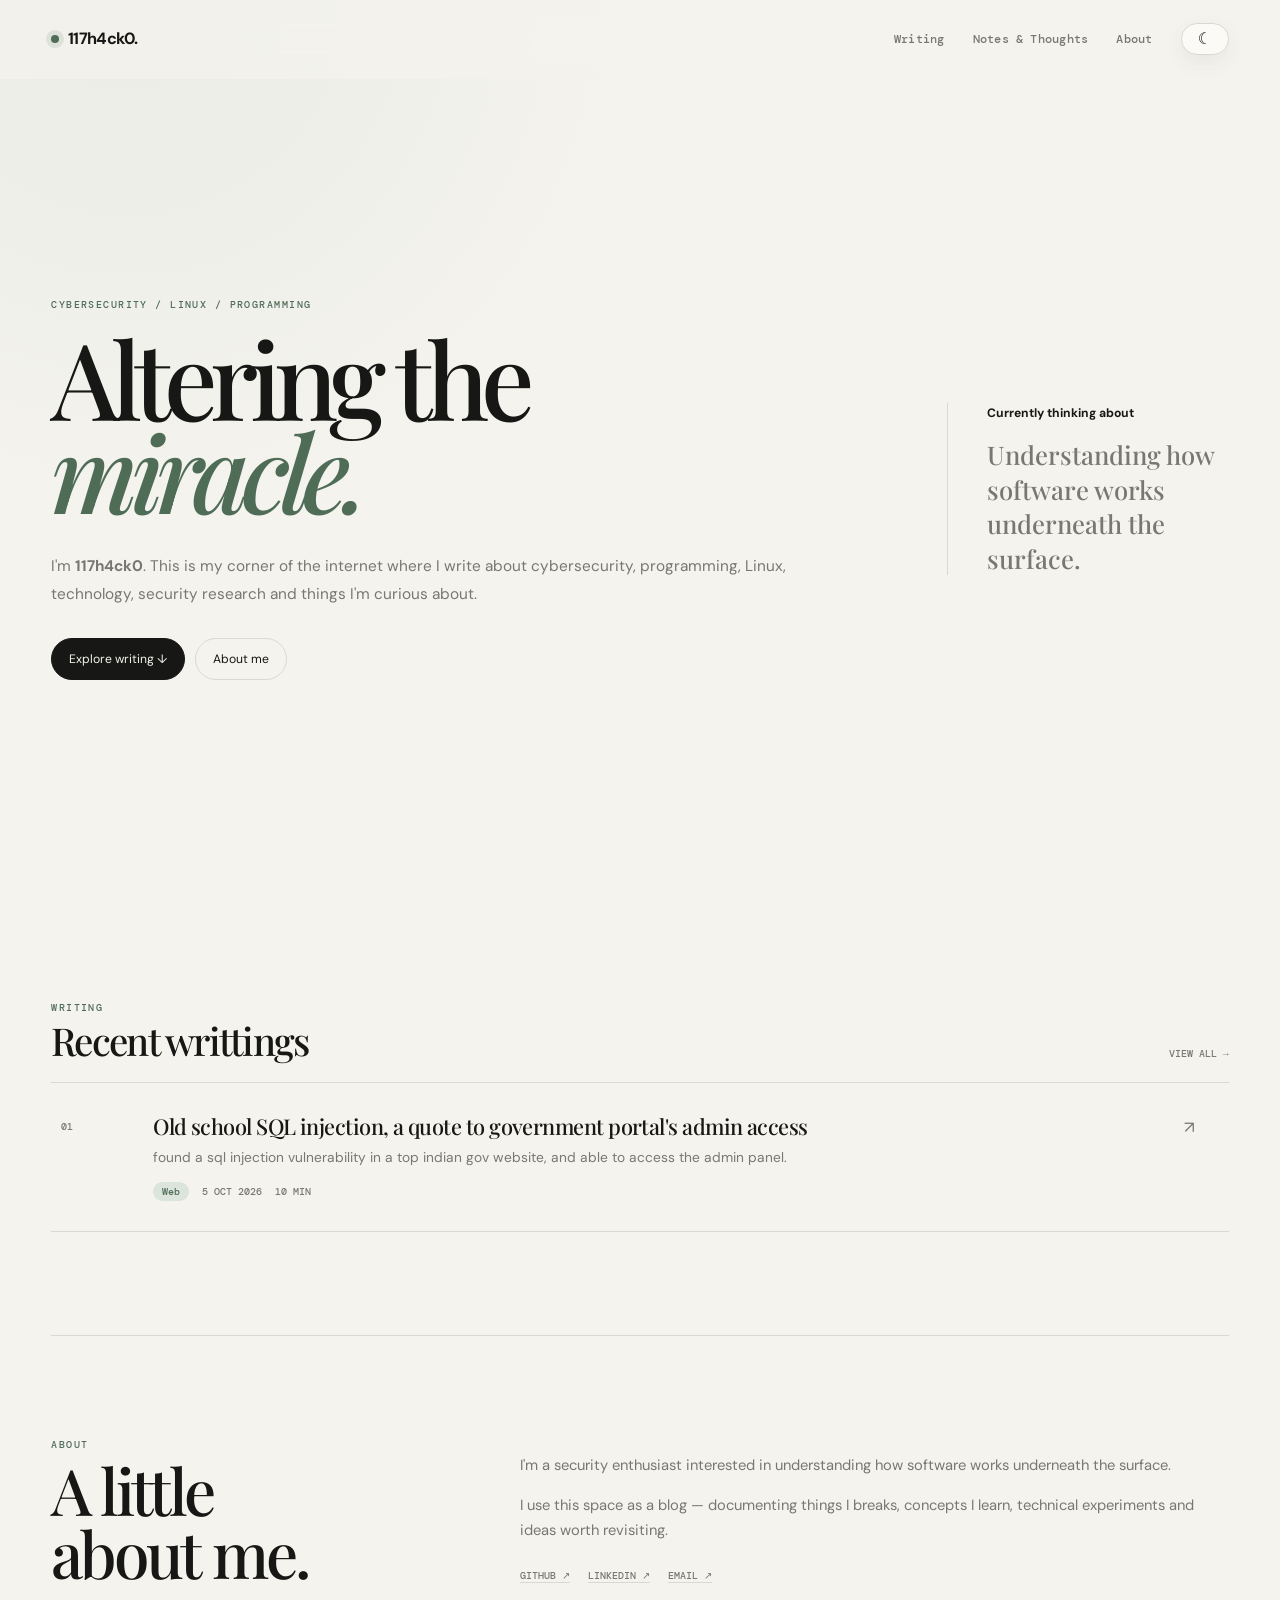
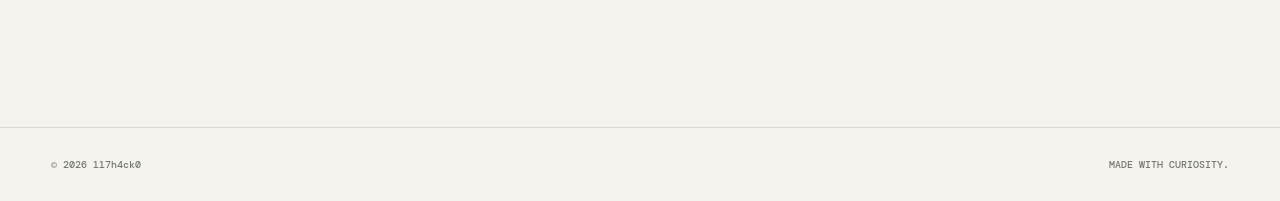
==== commit 7ea0b8f6: "first_blog_1" ====
--- a/index.html
+++ b/index.html
@@ -29,6 +29,7 @@
           >
           <div class="links">
             <a href="blogs/index.html">Writing</a>
+            <a href="notes/index.html">Notes & Thoughts</a>
             <a href="#about">About</a>
             <button
               class="theme"
@@ -103,6 +104,8 @@
           </div>
         </section>
 
+        
+
         <section class="about" id="about">
           <div>
             <div class="label">About</div>
@@ -115,9 +118,8 @@
               works underneath the surface.
             </p>
             <p>
-              I use this space as a notebook — documenting things I breaks,
-              concepts I learn, technical experiments and ideas worth
-              revisiting.
+              I use this space as a blog — documenting things I breaks, concepts
+              I learn, technical experiments and ideas worth revisiting.
             </p>
 
             <div class="socials">
--- a/assets/css/style.css
+++ b/assets/css/style.css
@@ -586,3 +586,207 @@
     min-height: 200px;
   }
 }
+
+/* =========================================
+   NOTES & THOUGHTS
+========================================= */
+
+.ideas-section {
+  margin-top: 120px;
+  padding-top: 80px;
+  border-top: 1px solid var(--line);
+}
+
+.ideas-list {
+  margin-top: 35px;
+  border-top: 1px solid var(--line);
+}
+
+.idea {
+  display: grid;
+  grid-template-columns: 55px minmax(0, 1fr) 30px;
+  gap: 25px;
+  align-items: start;
+
+  padding: 30px 0;
+
+  border-bottom: 1px solid var(--line);
+
+  color: var(--ink);
+  text-decoration: none;
+
+  transition:
+    padding-left 0.25s ease,
+    background 0.25s ease;
+}
+
+.idea:hover {
+  padding-left: 10px;
+}
+
+.idea-number {
+  padding-top: 4px;
+
+  color: var(--muted);
+
+  font: 500 0.65rem var(--mono);
+}
+
+.idea-body {
+  min-width: 0;
+}
+
+.idea-meta {
+  display: flex;
+  flex-wrap: wrap;
+  gap: 15px;
+
+  margin-bottom: 12px;
+
+  color: var(--muted);
+
+  font: 500 0.58rem var(--mono);
+  letter-spacing: 0.04em;
+}
+
+.idea h3 {
+  margin: 0 0 10px;
+
+  color: var(--ink);
+
+  font: 500 clamp(1.45rem, 2.3vw, 2rem)/1.2 var(--display);
+
+  letter-spacing: -0.02em;
+}
+
+.idea p {
+  max-width: 700px;
+
+  margin: 0;
+
+  color: var(--muted);
+
+  font-size: 0.9rem;
+  line-height: 1.65;
+}
+
+.idea-arrow {
+  padding-top: 4px;
+
+  color: var(--muted);
+
+  transition: transform 0.2s ease;
+}
+
+.idea:hover .idea-arrow {
+  transform: translate(3px, -3px);
+}
+
+/* =========================================
+   NOTES & THOUGHTS — MOBILE
+========================================= */
+
+@media (max-width: 760px) {
+  .ideas-section {
+    margin-top: 75px;
+    padding-top: 55px;
+  }
+
+  .ideas-list {
+    margin-top: 25px;
+  }
+
+  .idea {
+    grid-template-columns: 32px minmax(0, 1fr) 20px;
+    gap: 12px;
+
+    padding: 24px 0;
+  }
+
+  .idea:hover {
+    padding-left: 0;
+  }
+
+  .idea-meta {
+    gap: 10px;
+
+    font-size: 0.55rem;
+  }
+
+  .idea h3 {
+    font-size: 1.35rem;
+  }
+
+  .idea p {
+    font-size: 0.84rem;
+    line-height: 1.6;
+  }
+
+  .idea-arrow {
+    font-size: 0.9rem;
+  }
+}
+/* =========================================
+   NOTES & THOUGHTS PAGE
+========================================= */
+
+.ideas-page-hero {
+  padding: 110px 0 80px;
+  max-width: 850px;
+}
+
+.ideas-page-hero .label {
+  margin-bottom: 25px;
+}
+
+.ideas-page-hero h1 {
+  margin: 0;
+
+  font: 500 clamp(3.5rem, 8vw, 7rem)/0.95 var(--display);
+
+  letter-spacing: -0.055em;
+}
+
+.ideas-page-hero h1 em {
+  font-weight: 500;
+}
+
+.ideas-page-hero p {
+  max-width: 650px;
+
+  margin: 35px 0 0;
+
+  color: var(--muted);
+
+  font-size: 1rem;
+  line-height: 1.75;
+}
+
+.ideas-page-list {
+  margin-bottom: 120px;
+
+  border-top: 1px solid var(--line);
+}
+
+/* Mobile */
+
+@media (max-width: 760px) {
+  .ideas-page-hero {
+    padding: 70px 0 55px;
+  }
+
+  .ideas-page-hero h1 {
+    font-size: clamp(3rem, 15vw, 5rem);
+  }
+
+  .ideas-page-hero p {
+    margin-top: 25px;
+
+    font-size: 0.9rem;
+    line-height: 1.7;
+  }
+
+  .ideas-page-list {
+    margin-bottom: 70px;
+  }
+}
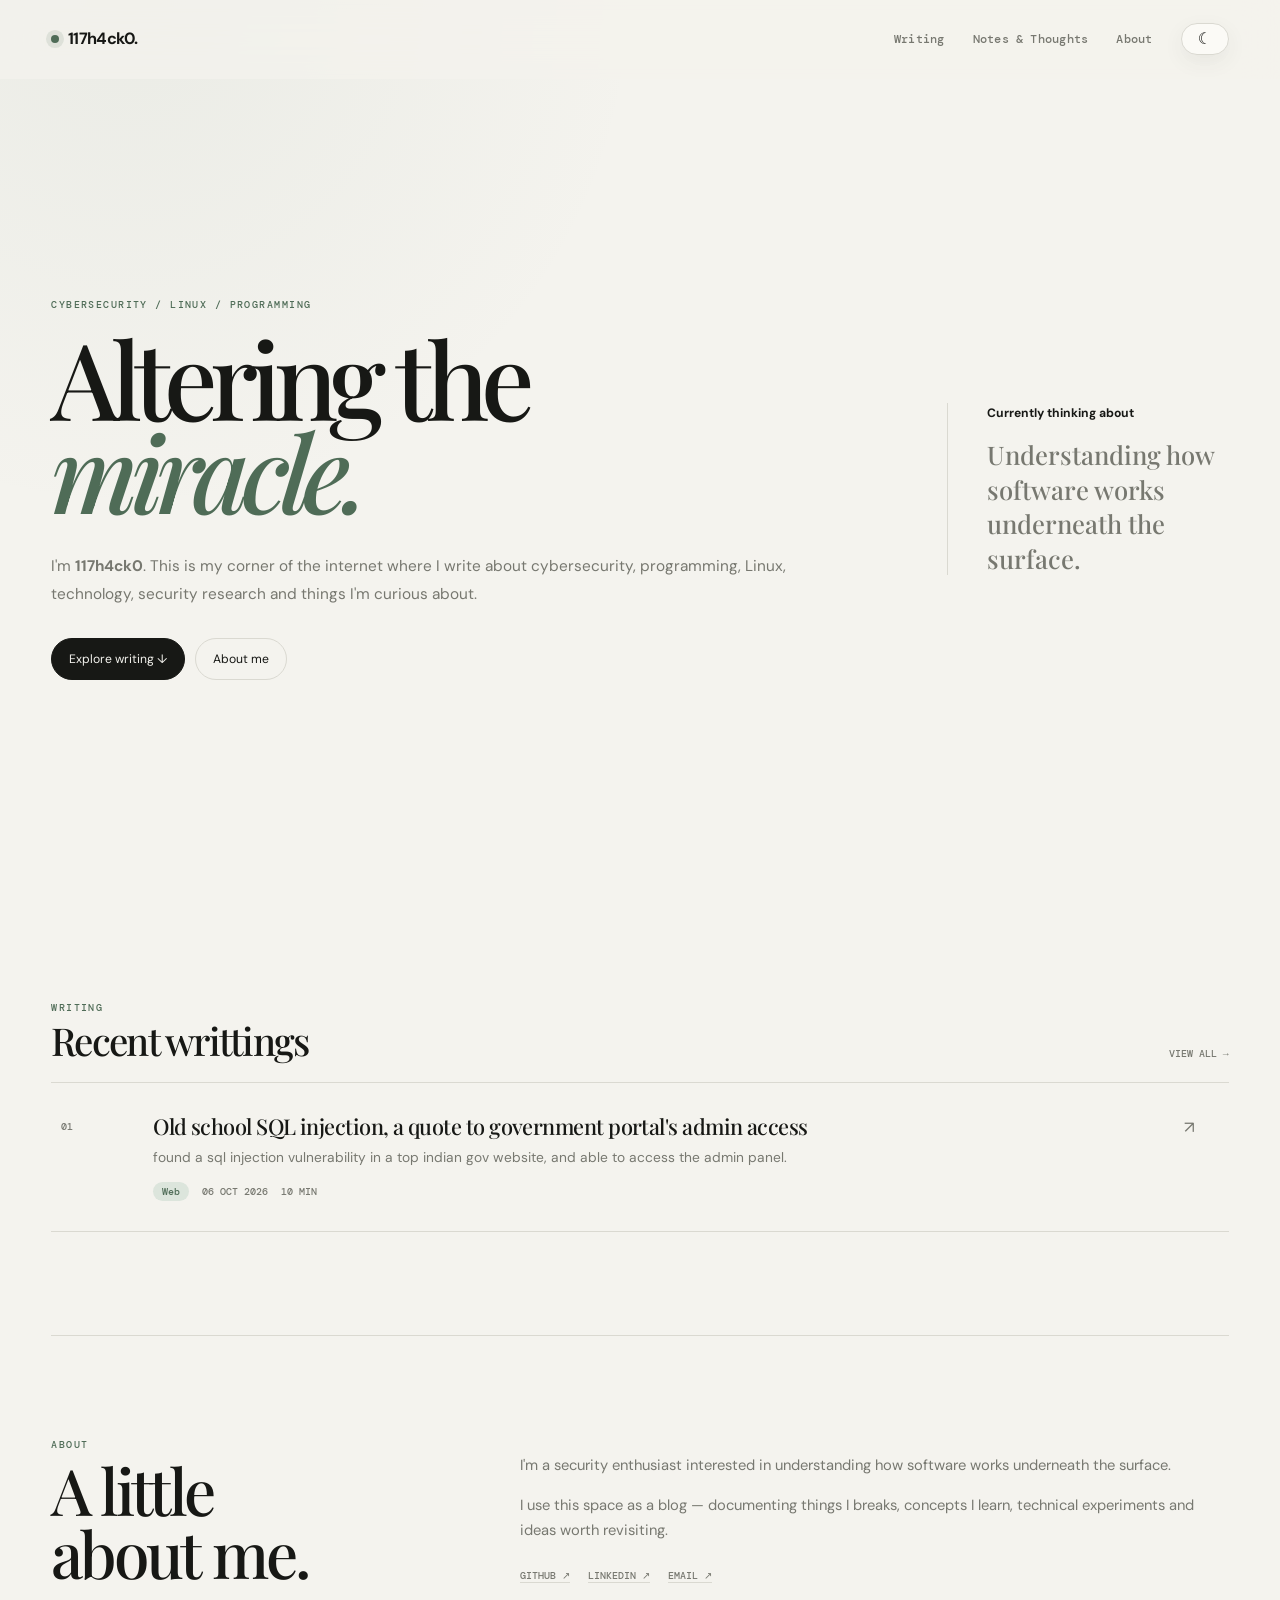
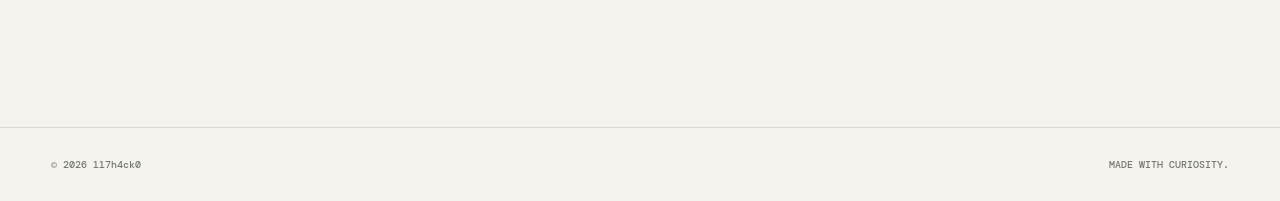
==== commit 146e08bc: "first_blog_1" ====
--- a/index.html
+++ b/index.html
@@ -95,7 +95,7 @@
                   website, and able to access the admin panel.
                 </p>
                 <div class="meta">
-                  <span class="tag">Web</span><span>5 OCT 2026</span
+                  <span class="tag">Web</span><span>06 OCT 2026</span
                   ><span>10 MIN</span>
                 </div>
               </div>
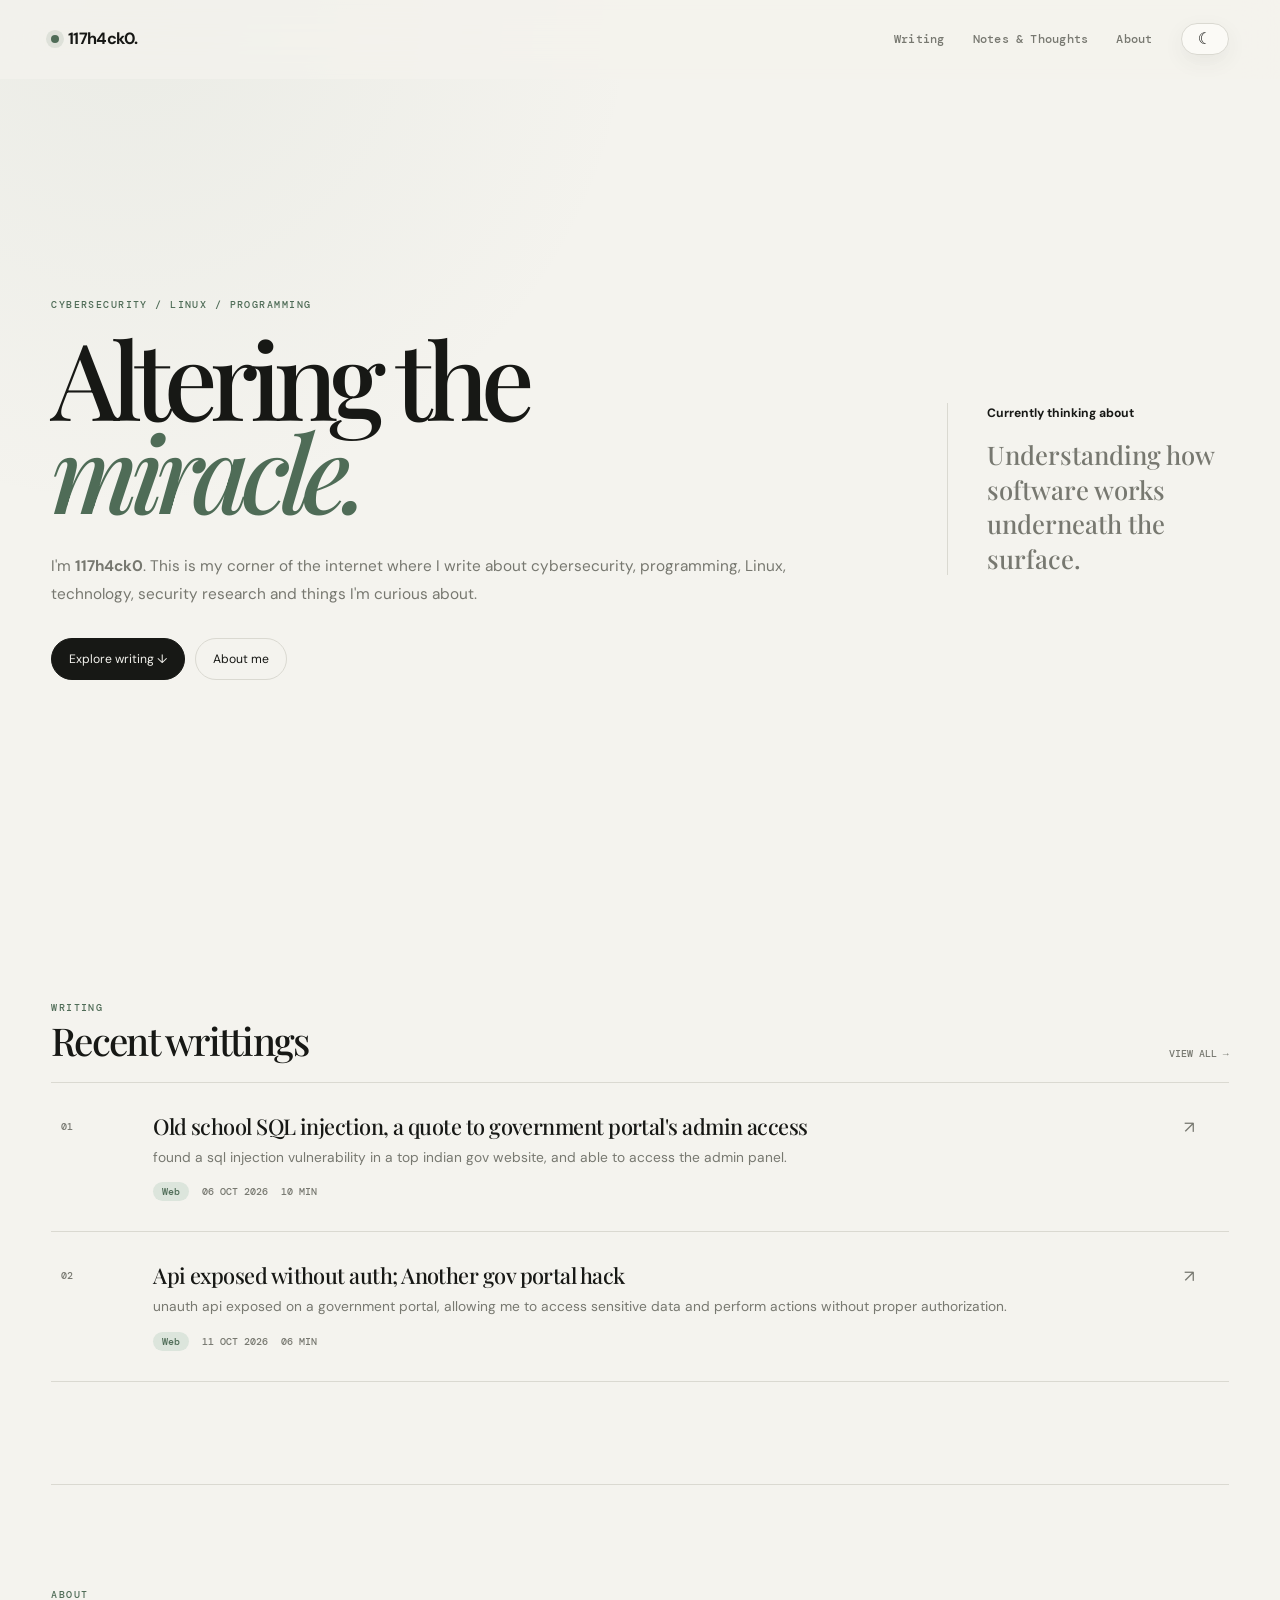
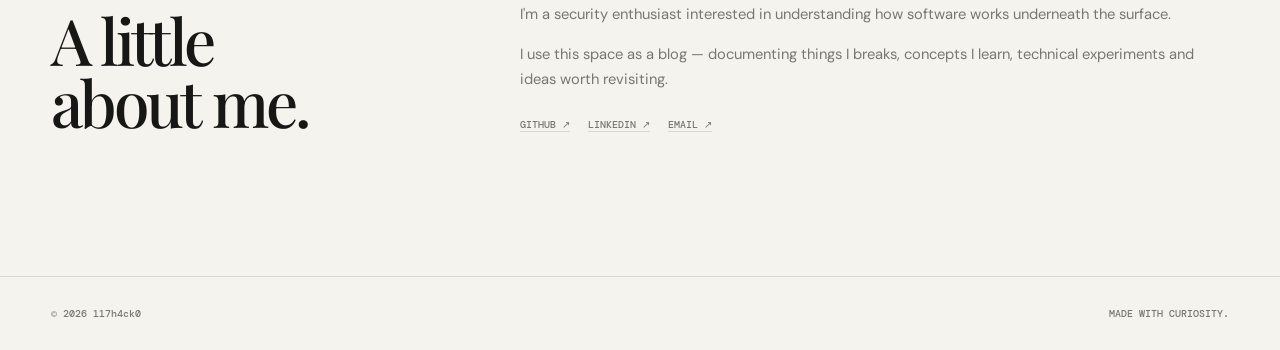
==== commit 3f89a2b4: "first_blog_1" ====
--- a/index.html
+++ b/index.html
@@ -102,9 +102,27 @@
               <span class="arrow">↗</span>
             </article>
           </div>
+          <div class="post-list">
+            <article class="post">
+              <span class="num">02</span>
+              <div>
+                <h3>
+                  <a href="blogs/api.html"
+                    >Api exposed without auth; Another gov portal hack</a
+                  >
+                </h3>
+                <p class="desc">
+                  unauth api exposed on a government portal, allowing me to access sensitive data and perform actions without proper authorization.
+                </p>
+                <div class="meta">
+                  <span class="tag">Web</span><span>11 OCT 2026</span
+                  ><span>06 MIN</span>
+                </div>
+              </div>
+              <span class="arrow">↗</span>
+            </article>
+          </div>
         </section>
-
-        
 
         <section class="about" id="about">
           <div>
--- a/assets/css/style.css
+++ b/assets/css/style.css
@@ -790,3 +790,44 @@
     margin-bottom: 70px;
   }
 }
+/* =========================================
+   MOBILE NAVIGATION
+========================================= */
+
+@media (max-width: 760px) {
+  header nav {
+    min-height: 70px;
+    height: auto;
+    padding: 16px 0;
+    gap: 14px;
+  }
+
+  .links {
+    display: flex;
+    align-items: center;
+    justify-content: flex-end;
+    gap: 10px;
+    flex-wrap: nowrap;
+  }
+
+  /* Show ALL navigation links on mobile */
+  .links a:nth-child(2) {
+    display: inline-block;
+  }
+
+  .links a {
+    font-size: 0.64rem;
+    white-space: nowrap;
+  }
+
+  /* Smaller theme button */
+  .theme {
+    flex-shrink: 0;
+    width: 42px;
+    height: 28px;
+  }
+
+  .theme .theme-icon {
+    font-size: 14px;
+  }
+}
